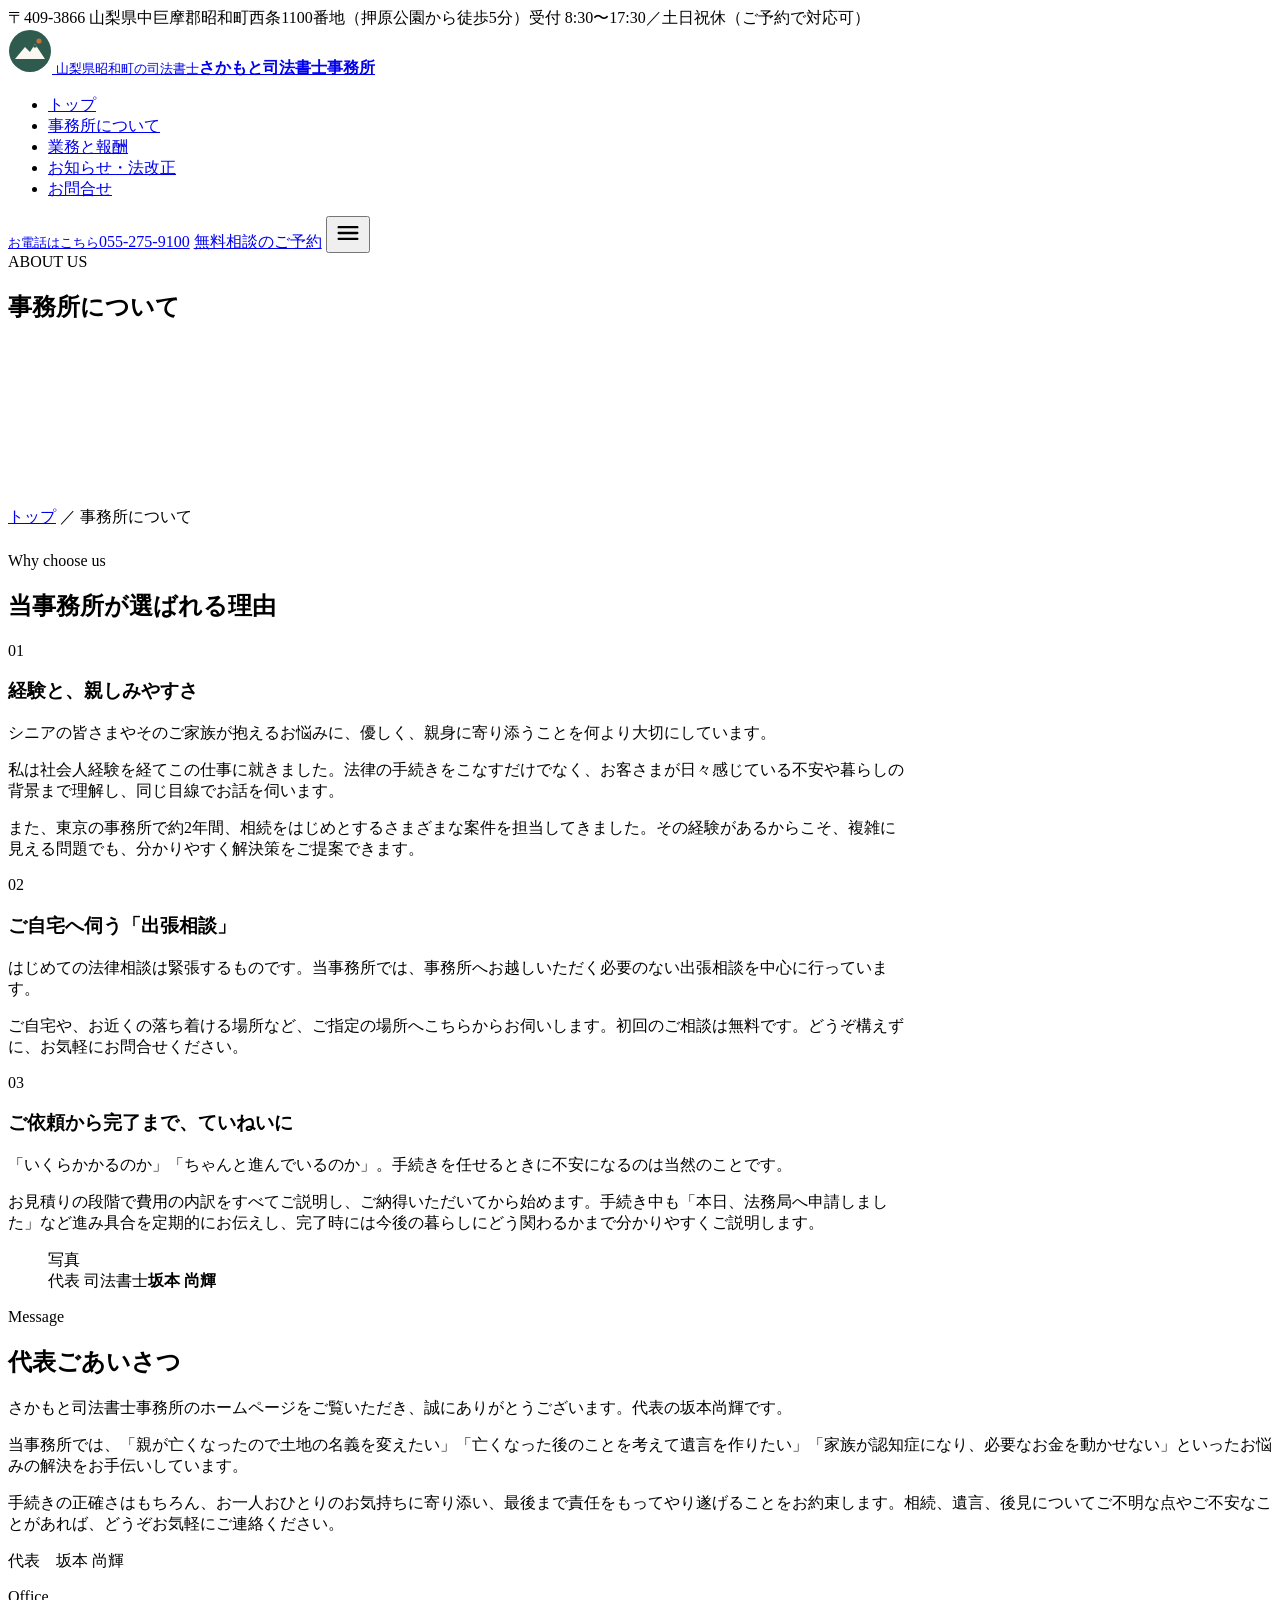
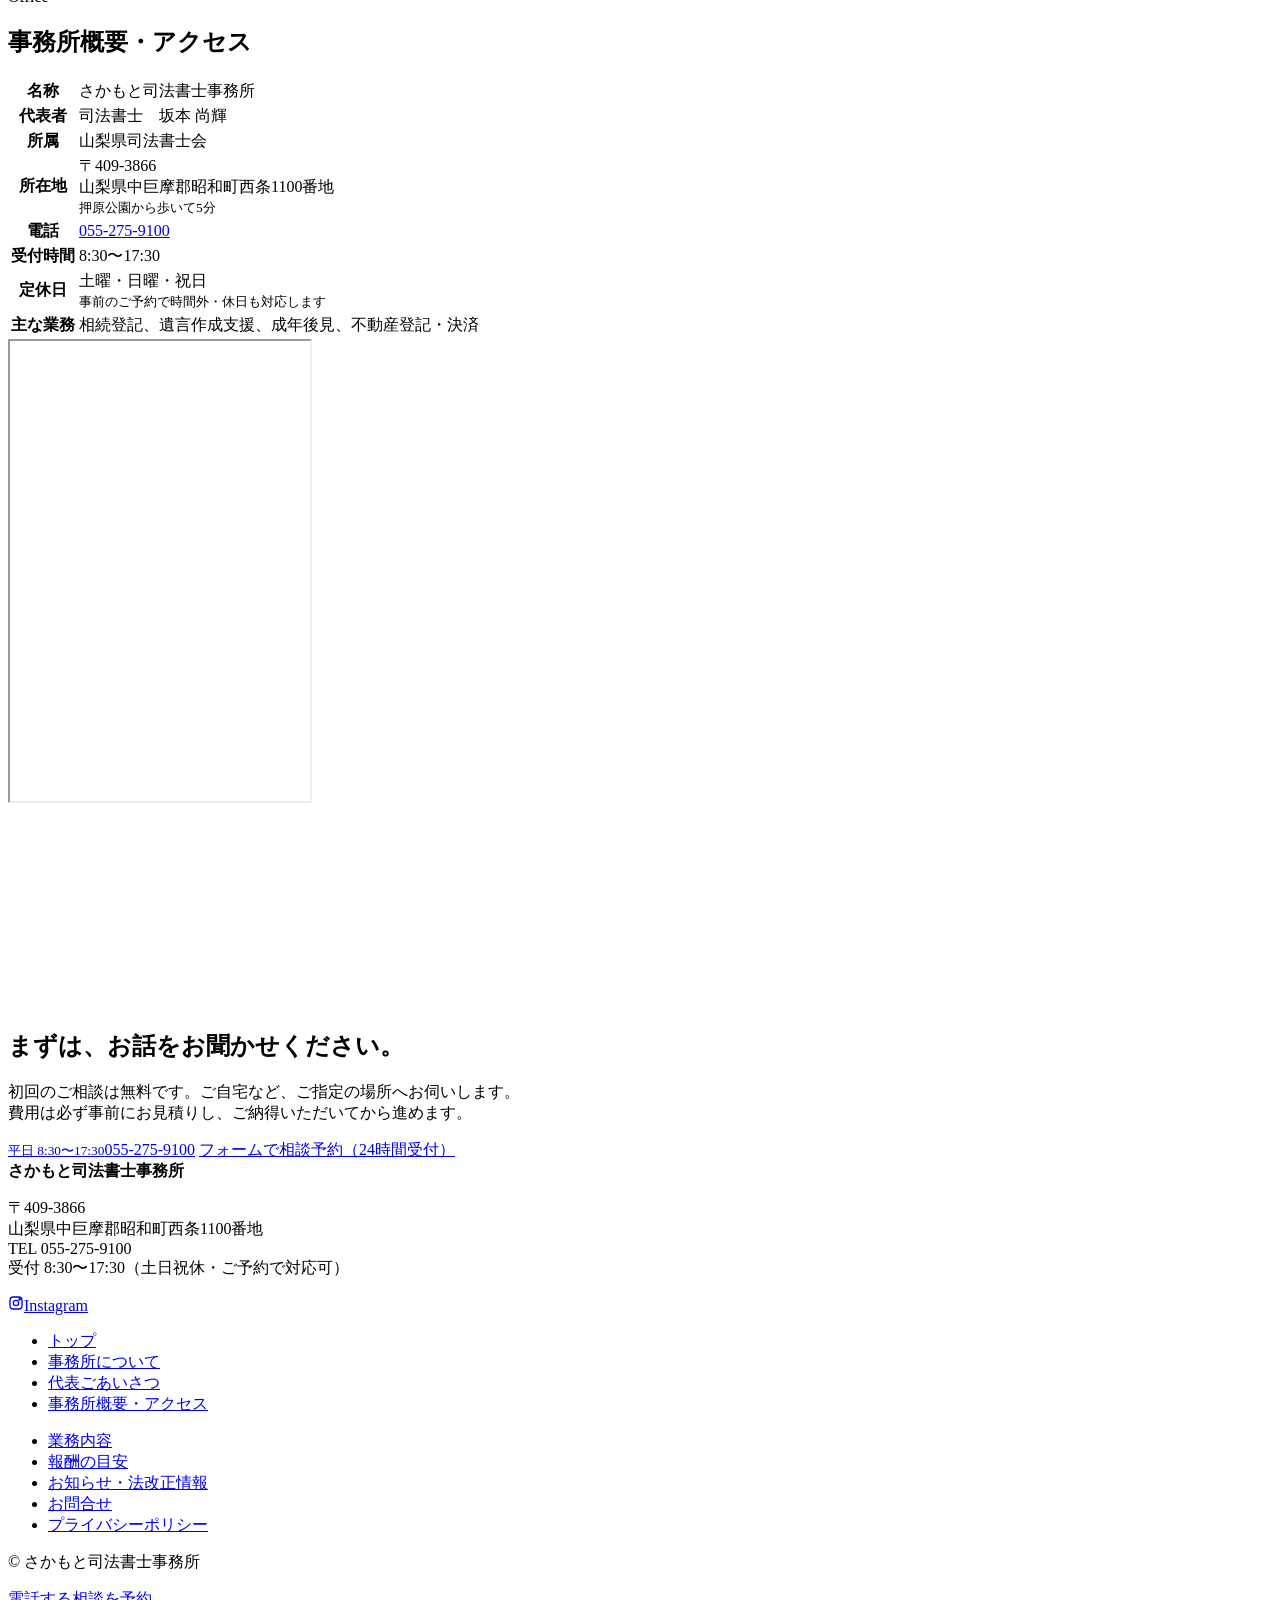
==== about.html @ e978d9b3 "Add files via upload" ====
<!doctype html>
<html lang="ja">
<head>
<meta charset="utf-8">
<meta name="viewport" content="width=device-width,initial-scale=1">
<title>事務所について｜選ばれる理由・代表ごあいさつ・アクセス｜さかもと司法書士事務所</title>
<meta name="description" content="山梨県昭和町のさかもと司法書士事務所について。出張相談、費用の事前説明、進捗のご報告など、当事務所が大切にしていることと代表ごあいさつ、アクセスのご案内。">
<meta name="format-detection" content="telephone=no">
<meta property="og:site_name" content="さかもと司法書士事務所">
<meta property="og:title" content="事務所について｜選ばれる理由・代表ごあいさつ・アクセス｜さかもと司法書士事務所">
<meta property="og:description" content="山梨県昭和町のさかもと司法書士事務所について。出張相談、費用の事前説明、進捗のご報告など、当事務所が大切にしていることと代表ごあいさつ、アクセスのご案内。">
<meta property="og:type" content="website">
<meta property="og:locale" content="ja_JP">
<link rel="icon" href="images/favicon.svg" type="image/svg+xml">
<link rel="preconnect" href="https://fonts.googleapis.com">
<link rel="preconnect" href="https://fonts.gstatic.com" crossorigin>
<link href="https://fonts.googleapis.com/css2?family=Shippori+Mincho+B1:wght@500;600&family=Zen+Kaku+Gothic+New:wght@400;500;700&display=swap" rel="stylesheet">
<link rel="stylesheet" href="css/style.css">
</head>
<body data-page="about">
<div class="topbar"><div class="container"><span>〒409-3866 山梨県中巨摩郡昭和町西条1100番地（押原公園から徒歩5分）</span><span>受付 8:30〜17:30／土日祝休（ご予約で対応可）</span></div></div>
<header class="site-header">
  <div class="container">
    <a class="logo" href="index.html">
      <svg width="44" height="44" viewBox="0 0 44 44" aria-hidden="true"><circle cx="22" cy="22" r="21" fill="#2f5b4f"/><path d="M7 30 L17 18 L22 23 L27 15 L37 30 Z" fill="#faf7f1"/><path d="M24.6 18.6 L27 15 L29.4 18.6 L27.9 18 L27 19.2 L26 18 Z" fill="#2f5b4f"/><circle cx="31" cy="12" r="2.6" fill="#c4703f"/></svg>
      <span><small>山梨県昭和町の司法書士</small><strong>さかもと司法書士事務所</strong></span>
    </a>
    <nav class="gnav" id="gnav" aria-label="メインメニュー">
      <ul>
        <li><a href="index.html" data-nav="index">トップ</a></li>
        <li><a href="about.html" data-nav="about">事務所について</a></li>
        <li><a href="service.html" data-nav="service">業務と報酬</a></li>
        <li><a href="news.html" data-nav="news">お知らせ・法改正</a></li>
        <li><a href="contact.html" data-nav="contact">お問合せ</a></li>
      </ul>
    </nav>
    <div class="header-cta">
      <a class="tel" href="tel:0552759100"><small>お電話はこちら</small>055-275-9100</a>
      <a class="btn btn-primary btn-sm" href="contact.html">無料相談のご予約</a>
      <button class="menu-btn" id="menuBtn" aria-controls="gnav" aria-expanded="false" aria-label="メニューを開く">
        <svg width="28" height="28" viewBox="0 0 24 24" fill="none" stroke="currentColor" stroke-width="2" stroke-linecap="round"><path d="M4 7h16M4 12h16M4 17h16"/></svg>
      </button>
    </div>
  </div>
</header>
<main>
<section class="page-title">
  <div class="container"><span class="en">ABOUT US</span><h1>事務所について</h1></div>
  <svg width="420" height="160" viewBox="0 0 420 160" aria-hidden="true"><path d="M0 160 L100 70 L150 110 L250 20 L350 120 L420 80 L420 160 Z" fill="#fff"/></svg>
</section>
<div class="container breadcrumb"><a href="index.html">トップ</a> ／ 事務所について</div>

<section class="section" style="padding-top:24px" id="feature">
  <div class="container" style="max-width:900px">
    <div class="sec-head"><span class="en">Why choose us</span><h2>当事務所が選ばれる理由</h2></div>

    <div class="reason-detail">
      <div class="num">01</div>
      <div>
        <h3>経験と、親しみやすさ</h3>
        <p>シニアの皆さまやそのご家族が抱えるお悩みに、優しく、親身に寄り添うことを何より大切にしています。</p>
        <p>私は社会人経験を経てこの仕事に就きました。法律の手続きをこなすだけでなく、お客さまが日々感じている不安や暮らしの背景まで理解し、同じ目線でお話を伺います。</p>
        <p>また、東京の事務所で約2年間、相続をはじめとするさまざまな案件を担当してきました。その経験があるからこそ、複雑に見える問題でも、分かりやすく解決策をご提案できます。</p>
      </div>
    </div>

    <div class="reason-detail">
      <div class="num">02</div>
      <div>
        <h3>ご自宅へ伺う「出張相談」</h3>
        <p>はじめての法律相談は緊張するものです。当事務所では、事務所へお越しいただく必要のない出張相談を中心に行っています。</p>
        <p>ご自宅や、お近くの落ち着ける場所など、ご指定の場所へこちらからお伺いします。初回のご相談は無料です。どうぞ構えずに、お気軽にお問合せください。</p>
      </div>
    </div>

    <div class="reason-detail" style="border-bottom:0">
      <div class="num">03</div>
      <div>
        <h3>ご依頼から完了まで、ていねいに</h3>
        <p>「いくらかかるのか」「ちゃんと進んでいるのか」。手続きを任せるときに不安になるのは当然のことです。</p>
        <p>お見積りの段階で費用の内訳をすべてご説明し、ご納得いただいてから始めます。手続き中も「本日、法務局へ申請しました」など進み具合を定期的にお伝えし、完了時には今後の暮らしにどう関わるかまで分かりやすくご説明します。</p>
      </div>
    </div>
  </div>
</section>

<section class="section alt" id="greeting">
  <div class="container greeting">
    <figure class="portrait">
      <div class="photo"><img src="images/sakamoto.jpg" alt="代表 司法書士 坂本尚輝" onerror="this.remove()"><span>写真</span></div>
      <figcaption>代表 司法書士<b>坂本 尚輝</b></figcaption>
    </figure>
    <div>
      <span class="eyebrow">Message</span>
      <h2>代表ごあいさつ</h2>
      <p>さかもと司法書士事務所のホームページをご覧いただき、誠にありがとうございます。代表の坂本尚輝です。</p>
      <p>当事務所では、「親が亡くなったので土地の名義を変えたい」「亡くなった後のことを考えて遺言を作りたい」「家族が認知症になり、必要なお金を動かせない」といったお悩みの解決をお手伝いしています。</p>
      <p>手続きの正確さはもちろん、お一人おひとりのお気持ちに寄り添い、最後まで責任をもってやり遂げることをお約束します。相続、遺言、後見についてご不明な点やご不安なことがあれば、どうぞお気軽にご連絡ください。</p>
      <p class="signature">代表　坂本 尚輝</p>
    </div>
  </div>
</section>

<section class="section" id="access">
  <div class="container">
    <div class="sec-head"><span class="en">Office</span><h2>事務所概要・アクセス</h2></div>
    <div class="access-grid">
      <table class="info-table">
        <tr><th>名称</th><td>さかもと司法書士事務所</td></tr>
        <tr><th>代表者</th><td>司法書士　坂本 尚輝</td></tr>
        <tr><th>所属</th><td>山梨県司法書士会<!-- 登録番号を入れる場合はここに：第○○号 --></td></tr>
        <tr><th>所在地</th><td>〒409-3866<br>山梨県中巨摩郡昭和町西条1100番地<br><small>押原公園から歩いて5分</small></td></tr>
        <tr><th>電話</th><td><a href="tel:0552759100">055-275-9100</a></td></tr>
        <tr><th>受付時間</th><td>8:30〜17:30</td></tr>
        <tr><th>定休日</th><td>土曜・日曜・祝日<br><small>事前のご予約で時間外・休日も対応します</small></td></tr>
        <tr><th>主な業務</th><td>相続登記、遺言作成支援、成年後見、不動産登記・決済</td></tr>
      </table>
      <div class="map"><iframe src="https://www.google.com/maps?q=%E5%B1%B1%E6%A2%A8%E7%9C%8C%E4%B8%AD%E5%B7%A8%E6%91%A9%E9%83%A1%E6%98%AD%E5%92%8C%E7%94%BA%E8%A5%BF%E6%9D%A11100&output=embed" loading="lazy" title="事務所の地図" style="height:460px"></iframe></div>
    </div>
  </div>
</section>
</main>
<section class="cta">
  <svg class="bg" width="520" height="200" viewBox="0 0 520 200" aria-hidden="true"><path d="M0 200 L120 90 L180 140 L300 30 L420 150 L470 110 L520 150 L520 200 Z" fill="#fff"/></svg>
  <div class="container">
    <div>
      <h2>まずは、お話をお聞かせください。</h2>
      <p>初回のご相談は無料です。ご自宅など、ご指定の場所へお伺いします。<br>費用は必ず事前にお見積りし、ご納得いただいてから進めます。</p>
    </div>
    <div class="cta-actions">
      <a class="tel" href="tel:0552759100"><small>平日 8:30〜17:30</small>055-275-9100</a>
      <a class="btn btn-primary" href="contact.html">フォームで相談予約（24時間受付）</a>
    </div>
  </div>
</section>
<footer class="site-footer">
  <div class="container">
    <div>
      <strong>さかもと司法書士事務所</strong>
      <p>〒409-3866<br>山梨県中巨摩郡昭和町西条1100番地<br>TEL 055-275-9100<br>受付 8:30〜17:30（土日祝休・ご予約で対応可）</p>
      <p class="sns"><a href="#" data-instagram-link target="_blank" rel="noopener"><svg width="16" height="16" viewBox="0 0 24 24" fill="none" stroke="currentColor" stroke-width="2"><rect x="3" y="3" width="18" height="18" rx="5"/><circle cx="12" cy="12" r="4"/><circle cx="17.5" cy="6.5" r="1" fill="currentColor"/></svg>Instagram</a></p>
    </div>
    <div>
      <ul>
        <li><a href="index.html">トップ</a></li>
        <li><a href="about.html">事務所について</a></li>
        <li><a href="about.html#greeting">代表ごあいさつ</a></li>
        <li><a href="about.html#access">事務所概要・アクセス</a></li>
      </ul>
    </div>
    <div>
      <ul>
        <li><a href="service.html">業務内容</a></li>
        <li><a href="service.html#fee">報酬の目安</a></li>
        <li><a href="news.html">お知らせ・法改正情報</a></li>
        <li><a href="contact.html">お問合せ</a></li>
        <li><a href="privacy.html">プライバシーポリシー</a></li>
      </ul>
    </div>
    <p class="copy">&copy; <span data-year></span> さかもと司法書士事務所</p>
  </div>
</footer>
<div class="fixed-cta"><a href="tel:0552759100">電話する</a><a href="contact.html">相談を予約</a></div>
<script src="js/config.js"></script>
<script src="js/main.js"></script>
</body>
</html>
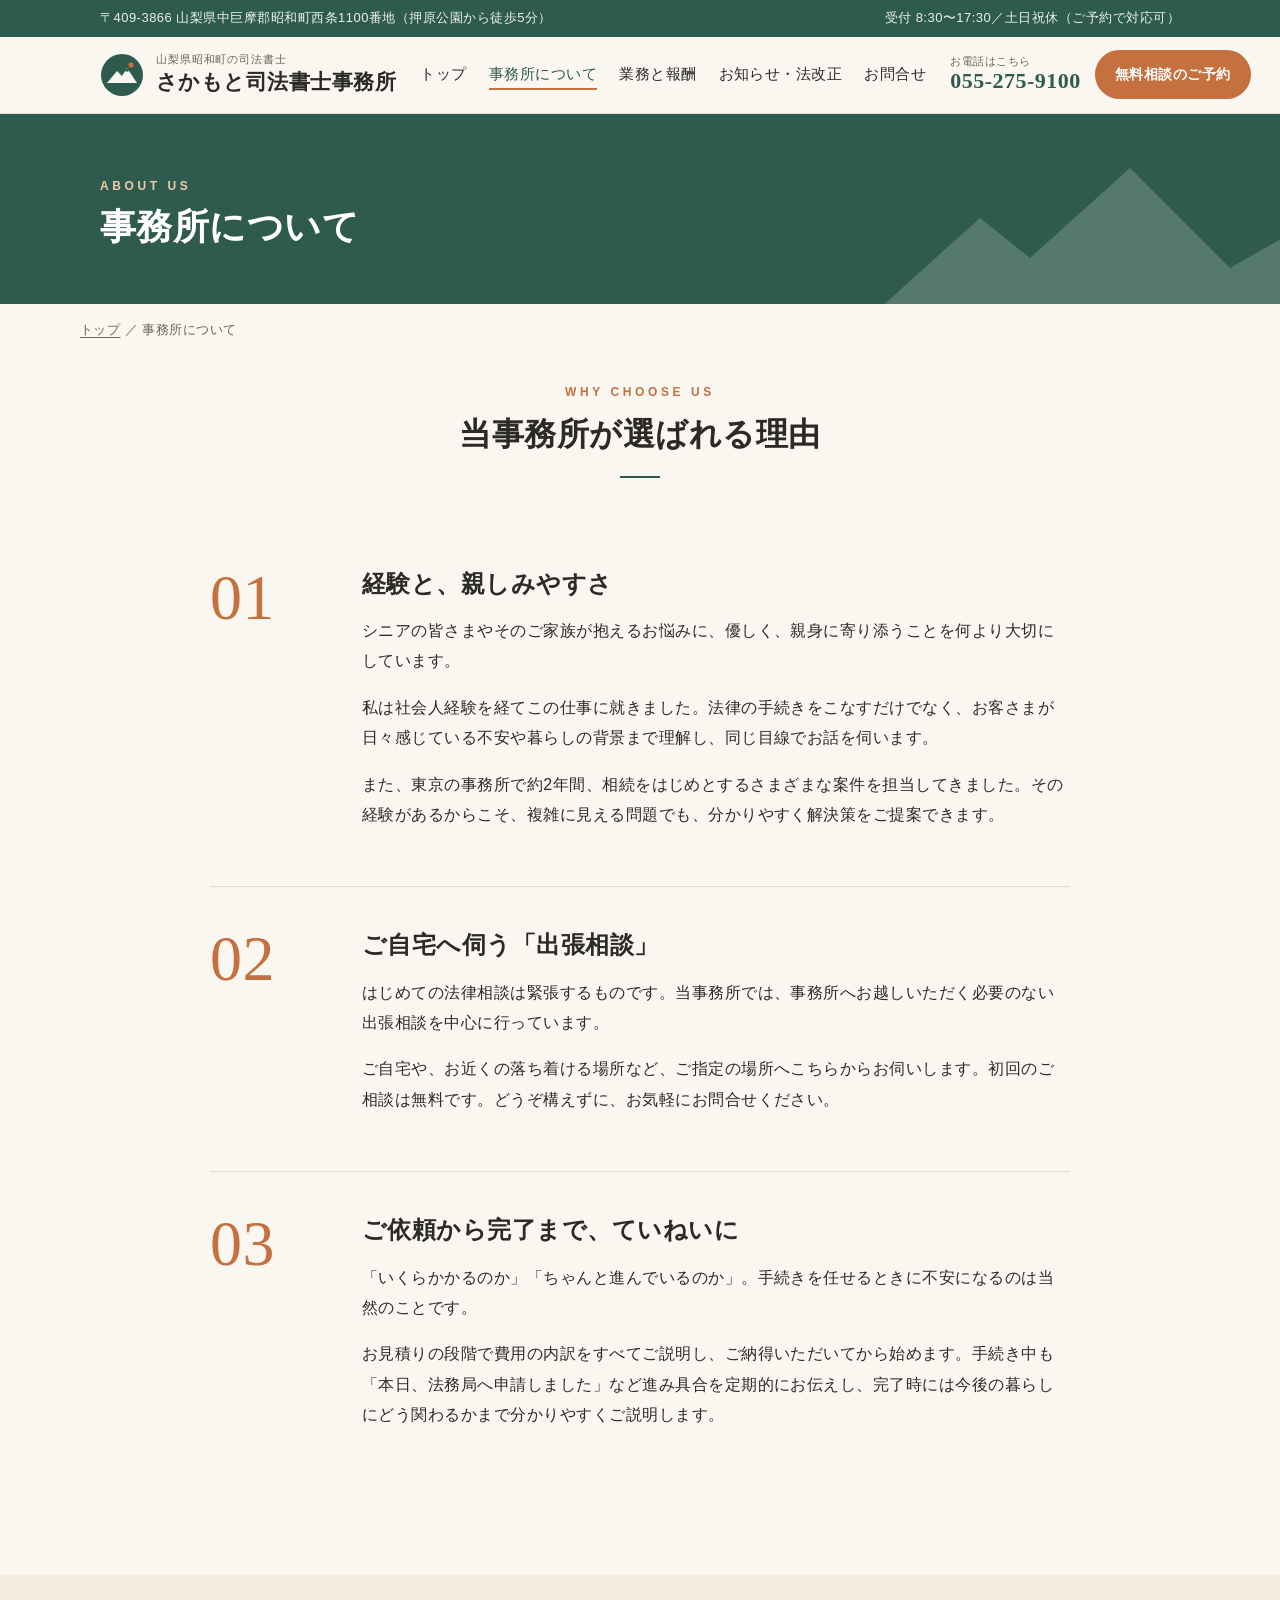
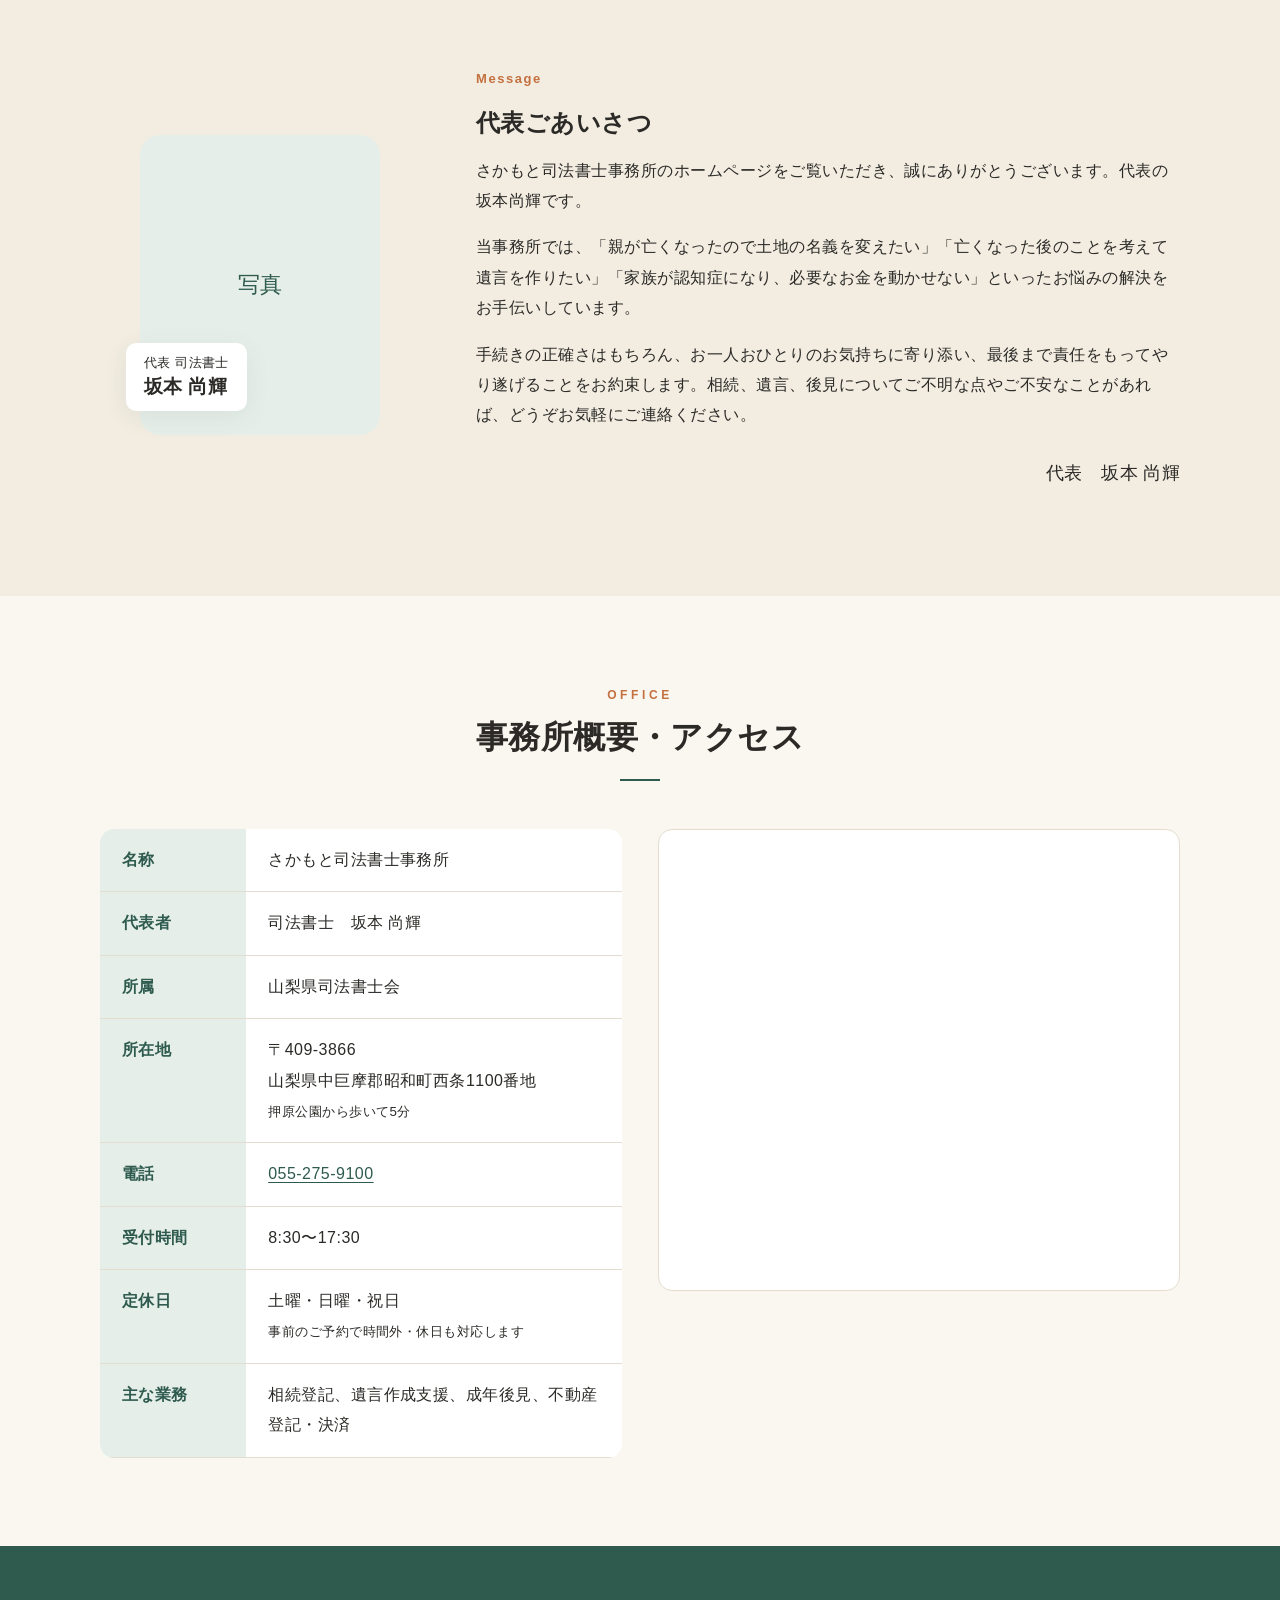
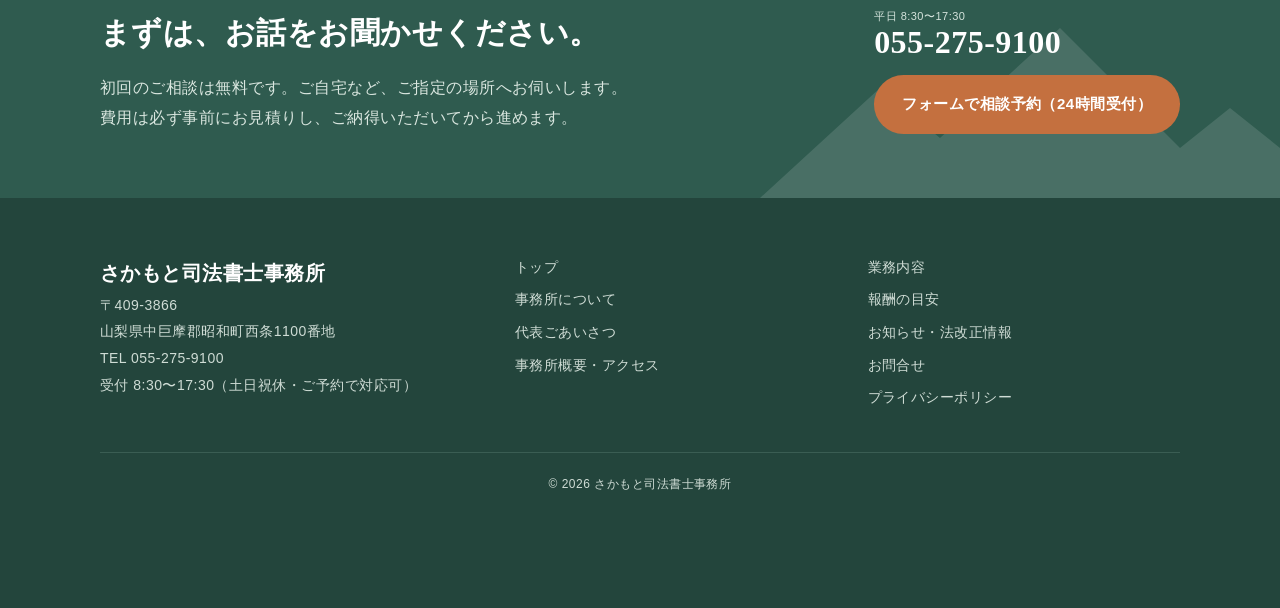
==== commit 8f3f82eb: "Add files via upload" ====
--- a/about.html
+++ b/about.html
@@ -11,11 +11,11 @@
 <meta property="og:description" content="山梨県昭和町のさかもと司法書士事務所について。出張相談、費用の事前説明、進捗のご報告など、当事務所が大切にしていることと代表ごあいさつ、アクセスのご案内。">
 <meta property="og:type" content="website">
 <meta property="og:locale" content="ja_JP">
-<link rel="icon" href="images/favicon.svg" type="image/svg+xml">
+<link rel="icon" href="favicon.svg" type="image/svg+xml">
 <link rel="preconnect" href="https://fonts.googleapis.com">
 <link rel="preconnect" href="https://fonts.gstatic.com" crossorigin>
 <link href="https://fonts.googleapis.com/css2?family=Shippori+Mincho+B1:wght@500;600&family=Zen+Kaku+Gothic+New:wght@400;500;700&display=swap" rel="stylesheet">
-<link rel="stylesheet" href="css/style.css">
+<link rel="stylesheet" href="style.css">
 </head>
 <body data-page="about">
 <div class="topbar"><div class="container"><span>〒409-3866 山梨県中巨摩郡昭和町西条1100番地（押原公園から徒歩5分）</span><span>受付 8:30〜17:30／土日祝休（ご予約で対応可）</span></div></div>
@@ -87,7 +87,7 @@
 <section class="section alt" id="greeting">
   <div class="container greeting">
     <figure class="portrait">
-      <div class="photo"><img src="images/sakamoto.jpg" alt="代表 司法書士 坂本尚輝" onerror="this.remove()"><span>写真</span></div>
+      <div class="photo"><img src="sakamoto.jpg" alt="代表 司法書士 坂本尚輝" onerror="this.remove()"><span>写真</span></div>
       <figcaption>代表 司法書士<b>坂本 尚輝</b></figcaption>
     </figure>
     <div>
@@ -161,7 +161,7 @@
   </div>
 </footer>
 <div class="fixed-cta"><a href="tel:0552759100">電話する</a><a href="contact.html">相談を予約</a></div>
-<script src="js/config.js"></script>
-<script src="js/main.js"></script>
+<script src="config.js"></script>
+<script src="main.js"></script>
 </body>
 </html>
--- a/style.css
+++ b/style.css
@@ -0,0 +1,312 @@
+/* =========================================================
+   さかもと司法書士事務所  style.css
+   色を変えたいときは :root の値だけ変更すればOKです
+   ========================================================= */
+:root{
+  --paper:#faf7f1;      /* 背景（和紙のような生成り） */
+  --paper-2:#f2ece1;    /* 背景・濃いめ */
+  --white:#ffffff;
+  --ink:#2b2a27;        /* 本文 */
+  --muted:#6b665d;      /* 補足文字 */
+  --green:#2f5b4f;      /* メインカラー（深緑） */
+  --green-2:#3f7465;
+  --green-soft:#e6eee9;
+  --kaki:#c4703f;       /* アクセント（柿色） */
+  --kaki-soft:#f7e8dc;
+  --line:#e3dccf;
+  --radius:14px;
+  --shadow:0 6px 24px rgba(47,91,79,.08);
+  --mincho:"Shippori Mincho B1","Hiragino Mincho ProN","Yu Mincho",serif;
+  --gothic:"Zen Kaku Gothic New","Hiragino Kaku Gothic ProN","Yu Gothic",Meiryo,sans-serif;
+  --w:1120px;
+}
+*,*::before,*::after{box-sizing:border-box}
+html{scroll-behavior:smooth;-webkit-text-size-adjust:100%}
+body{margin:0;background:var(--paper);color:var(--ink);font-family:var(--gothic);
+  font-size:16px;line-height:1.9;letter-spacing:.03em}
+img{max-width:100%;height:auto;display:block}
+a{color:var(--green);text-underline-offset:3px}
+a:hover{color:var(--kaki)}
+h1,h2,h3,h4{font-family:var(--mincho);font-weight:600;line-height:1.5;margin:0 0 .6em;color:var(--ink)}
+p{margin:0 0 1em}
+.container{max-width:var(--w);margin:0 auto;padding:0 20px}
+.sr-only{position:absolute;width:1px;height:1px;overflow:hidden;clip:rect(0 0 0 0)}
+
+/* ---------- ヘッダー ---------- */
+.topbar{background:var(--green);color:#e9f0ec;font-size:13px}
+.topbar .container{display:flex;justify-content:space-between;gap:16px;padding-top:6px;padding-bottom:6px}
+.topbar span{white-space:nowrap}
+.site-header{background:rgba(250,247,241,.96);backdrop-filter:blur(6px);position:sticky;top:0;z-index:50;border-bottom:1px solid var(--line)}
+.site-header .container{display:flex;align-items:center;gap:24px;min-height:76px}
+.logo{display:flex;align-items:center;gap:12px;text-decoration:none;color:var(--ink);margin-right:auto}
+.logo svg{flex:none}
+.logo small{display:block;font-size:11px;color:var(--muted);letter-spacing:.08em;line-height:1.4}
+.logo strong{display:block;font-family:var(--mincho);font-size:21px;font-weight:600;line-height:1.4}
+.gnav ul{list-style:none;display:flex;gap:26px;margin:0;padding:0}
+.gnav a{text-decoration:none;color:var(--ink);font-size:15px;font-weight:500;padding:6px 0;border-bottom:2px solid transparent}
+.gnav a:hover,.gnav a[aria-current="page"]{color:var(--green);border-color:var(--kaki)}
+.header-cta{display:flex;align-items:center;gap:14px}
+.tel{font-family:var(--mincho);font-size:22px;font-weight:600;color:var(--green);text-decoration:none;line-height:1.2;white-space:nowrap}
+.tel small{display:block;font-family:var(--gothic);font-size:11px;color:var(--muted);font-weight:400}
+.menu-btn{display:none;background:none;border:0;padding:8px;cursor:pointer;color:var(--green)}
+
+/* ---------- ボタン ---------- */
+.btn{display:inline-flex;align-items:center;justify-content:center;gap:8px;padding:13px 26px;border-radius:999px;
+  font-weight:700;text-decoration:none;border:2px solid transparent;transition:.2s;font-size:15px;cursor:pointer;font-family:var(--gothic)}
+.btn-primary{background:var(--kaki);color:#fff}
+.btn-primary:hover{background:#ad5f31;color:#fff}
+.btn-outline{border-color:var(--green);color:var(--green);background:transparent}
+.btn-outline:hover{background:var(--green);color:#fff}
+.btn-sm{padding:9px 18px;font-size:14px}
+
+/* ---------- ヒーロー ---------- */
+.hero{position:relative;overflow:hidden;padding:72px 0 88px}
+.hero .container{display:grid;grid-template-columns:1.15fr .85fr;gap:48px;align-items:center}
+.eyebrow{display:inline-block;font-size:13px;letter-spacing:.12em;color:var(--kaki);font-weight:700;margin-bottom:14px}
+.hero h1{font-size:clamp(28px,4vw,44px);line-height:1.6;letter-spacing:.06em}
+.hero h1 em{font-style:normal;background:linear-gradient(transparent 62%,var(--kaki-soft) 62%)}
+.hero p.lead{color:var(--muted);font-size:16px;max-width:34em}
+.hero .actions{display:flex;flex-wrap:wrap;gap:12px;margin-top:28px}
+.hero-card{background:var(--white);border-radius:24px;box-shadow:var(--shadow);overflow:hidden;border:1px solid var(--line)}
+.hero-card .scene{background:linear-gradient(#eef3ef,#f8f3ea)}
+.hero-card ul{list-style:none;margin:0;padding:20px 24px 24px;display:grid;gap:10px}
+.hero-card li{display:flex;gap:12px;align-items:center;font-weight:500}
+.hero-card li b{flex:none;width:30px;height:30px;border-radius:50%;background:var(--green-soft);color:var(--green);display:grid;place-items:center;font-size:14px}
+
+/* ---------- セクション共通 ---------- */
+.section{padding:88px 0}
+.section.alt{background:var(--paper-2)}
+.section.white{background:var(--white)}
+.sec-head{text-align:center;margin-bottom:48px}
+.sec-head .en{display:block;font-size:12px;letter-spacing:.3em;color:var(--kaki);font-weight:700;margin-bottom:6px;text-transform:uppercase}
+.sec-head h2{font-size:clamp(24px,3vw,32px);margin:0}
+.sec-head h2::after{content:"";display:block;width:40px;height:2px;background:var(--green);margin:18px auto 0}
+.sec-head p{color:var(--muted);margin:18px 0 0}
+.page-title{background:var(--green);color:#fff;padding:56px 0 50px;position:relative;overflow:hidden}
+.page-title h1{color:#fff;font-size:clamp(26px,3.4vw,36px);margin:0}
+.page-title .en{color:#f0c9ab;font-size:12px;letter-spacing:.3em;font-weight:700}
+.page-title svg{position:absolute;right:-20px;bottom:-4px;opacity:.18}
+.breadcrumb{font-size:13px;color:var(--muted);padding:14px 0}
+.breadcrumb a{color:var(--muted)}
+
+/* ---------- お悩み ---------- */
+.worries{display:grid;grid-template-columns:repeat(3,1fr);gap:20px}
+.worry{background:var(--white);border:1px solid var(--line);border-radius:var(--radius);padding:28px 24px;position:relative}
+.worry::before{content:"“";position:absolute;top:-8px;left:18px;font-family:var(--mincho);font-size:64px;color:var(--kaki);line-height:1}
+.worry p{margin:10px 0 0;font-weight:500}
+.worry span{display:inline-block;margin-top:14px;font-size:13px;color:var(--green);font-weight:700}
+
+/* ---------- 選ばれる理由 ---------- */
+.reasons{display:grid;grid-template-columns:repeat(3,1fr);gap:28px}
+.reason{text-align:center;padding:8px 10px}
+.reason .num{font-family:var(--mincho);font-size:44px;color:var(--kaki);line-height:1}
+.reason .icon{width:84px;height:84px;margin:16px auto 18px;border-radius:50%;background:var(--green-soft);display:grid;place-items:center;color:var(--green)}
+.reason h3{font-size:20px}
+.reason p{color:var(--muted);font-size:15px;text-align:left}
+
+/* ---------- サービス ---------- */
+.services{display:grid;grid-template-columns:repeat(2,1fr);gap:24px}
+.service-card{background:var(--white);border-radius:var(--radius);padding:30px;border:1px solid var(--line);display:flex;gap:20px;text-decoration:none;color:var(--ink);transition:.2s}
+.service-card:hover{box-shadow:var(--shadow);transform:translateY(-2px);color:var(--ink)}
+.service-card .ic{flex:none;width:60px;height:60px;border-radius:16px;background:var(--kaki-soft);color:var(--kaki);display:grid;place-items:center}
+.service-card h3{font-size:20px;margin-bottom:.4em}
+.service-card p{color:var(--muted);font-size:15px;margin:0}
+.service-card .from{display:inline-block;margin-top:12px;font-size:14px;color:var(--green);font-weight:700}
+
+/* ---------- 代表あいさつ ---------- */
+.greeting{display:grid;grid-template-columns:320px 1fr;gap:56px;align-items:center}
+.portrait{position:relative}
+.portrait .photo{aspect-ratio:4/5;border-radius:20px;background:var(--green-soft);overflow:hidden;display:grid;place-items:center;color:var(--green);font-family:var(--mincho);font-size:22px}
+.portrait .photo img{width:100%;height:100%;object-fit:cover}
+.portrait figcaption{position:absolute;left:-14px;bottom:24px;background:var(--white);padding:10px 18px;border-radius:10px;box-shadow:var(--shadow);font-size:13px;line-height:1.5}
+.portrait figcaption b{display:block;font-family:var(--mincho);font-size:19px}
+.signature{font-family:var(--mincho);font-size:18px;text-align:right;margin-top:1.4em}
+
+/* ---------- 一覧（お知らせ・法改正） ---------- */
+.news-grid{display:grid;grid-template-columns:1fr 1fr;gap:36px}
+.news-box{background:var(--white);border-radius:var(--radius);padding:28px 30px;border:1px solid var(--line)}
+.news-box h3{display:flex;justify-content:space-between;align-items:baseline;font-size:20px;border-bottom:1px solid var(--line);padding-bottom:12px}
+.news-box h3 a{font-family:var(--gothic);font-size:13px;font-weight:500}
+.post-list{list-style:none;margin:0;padding:0}
+.post-list li{padding:14px 0;border-bottom:1px dashed var(--line)}
+.post-list li:last-child{border-bottom:0}
+.post-meta{display:flex;flex-wrap:wrap;gap:10px;align-items:center;font-size:13px;color:var(--muted)}
+.tag{display:inline-block;font-size:11px;font-weight:700;padding:2px 10px;border-radius:999px;background:var(--green-soft);color:var(--green)}
+.tag.law{background:var(--kaki-soft);color:#9c5428}
+.tag.important{background:#9c3b2e;color:#fff}
+.post-title{font-weight:700;margin:4px 0 0;line-height:1.7}
+.post-body{font-size:15px;color:var(--muted);margin:8px 0 0}
+.post-body p{margin:0 0 .6em}
+.post-link{font-size:13px}
+.post-full li{padding:24px 0}
+.post-full .post-title{font-size:18px;font-family:var(--mincho)}
+.tabs{display:flex;gap:10px;justify-content:center;margin-bottom:28px;flex-wrap:wrap}
+.tabs button{border:1px solid var(--green);background:transparent;color:var(--green);border-radius:999px;padding:9px 22px;font-weight:700;cursor:pointer;font-family:var(--gothic);font-size:15px}
+.tabs button[aria-selected="true"]{background:var(--green);color:#fff}
+.notice{font-size:13px;color:var(--muted);background:var(--paper-2);border-radius:10px;padding:12px 16px}
+
+/* ---------- Instagram ---------- */
+.insta{display:grid;grid-template-columns:repeat(3,1fr);gap:18px}
+.insta-empty{text-align:center;background:var(--white);border:1px dashed var(--line);border-radius:var(--radius);padding:36px 20px;color:var(--muted)}
+.insta .instagram-media{min-width:0!important;width:100%!important;margin:0!important}
+
+/* ---------- 報酬表 ---------- */
+.fee-wrap{display:grid;gap:28px}
+.fee-block{background:var(--white);border-radius:var(--radius);border:1px solid var(--line);overflow:hidden}
+.fee-block h3{background:var(--green);color:#fff;font-size:18px;margin:0;padding:14px 24px}
+.fee-table{width:100%;border-collapse:collapse;font-size:15px}
+.fee-table th,.fee-table td{padding:14px 24px;border-bottom:1px solid var(--line);text-align:left;vertical-align:top}
+.fee-table tr:last-child th,.fee-table tr:last-child td{border-bottom:0}
+.fee-table th{font-weight:500;width:62%}
+.fee-table th small{display:block;color:var(--muted);font-size:13px;font-weight:400}
+.fee-table td{font-family:var(--mincho);font-weight:600;font-size:18px;color:var(--green);white-space:nowrap;text-align:right}
+.fee-table td small{font-family:var(--gothic);font-size:12px;color:var(--muted);font-weight:400}
+.fee-note{font-size:14px;color:var(--muted);background:var(--white);border-left:4px solid var(--kaki);padding:16px 20px;border-radius:0 10px 10px 0}
+.fee-note ul{margin:0;padding-left:1.2em}
+.example{background:var(--kaki-soft);border-radius:var(--radius);padding:24px 28px}
+.example h4{font-size:18px}
+.example dl{display:grid;grid-template-columns:1fr auto;gap:4px 20px;margin:0}
+.example dt{color:var(--muted)}
+.example dd{margin:0;text-align:right;font-weight:700}
+.example .total{border-top:1px solid #e3c7b2;padding-top:8px;margin-top:6px;color:var(--ink);font-weight:700}
+
+/* ---------- サービス詳細 ---------- */
+.detail{display:grid;grid-template-columns:1fr 1fr;gap:48px;align-items:start;padding:56px 0;border-bottom:1px solid var(--line)}
+.detail:last-child{border-bottom:0}
+.detail h2{font-size:26px}
+.detail .points{background:var(--white);border-radius:var(--radius);padding:24px 28px;border:1px solid var(--line)}
+.detail .points h4{font-size:16px;color:var(--green)}
+.check{list-style:none;margin:0;padding:0}
+.check li{position:relative;padding-left:28px;margin-bottom:8px}
+.check li::before{content:"";position:absolute;left:4px;top:.55em;width:12px;height:7px;border-left:2px solid var(--kaki);border-bottom:2px solid var(--kaki);transform:rotate(-45deg)}
+
+/* ---------- 流れ ---------- */
+.flow{list-style:none;margin:0;padding:0;display:grid;grid-template-columns:repeat(5,1fr);gap:16px;counter-reset:f}
+.flow li{background:var(--white);border:1px solid var(--line);border-radius:var(--radius);padding:24px 18px;text-align:center;position:relative;counter-increment:f}
+.flow li::before{content:"STEP " counter(f);display:block;font-size:11px;letter-spacing:.2em;color:var(--kaki);font-weight:700}
+.flow h4{font-size:17px;margin:8px 0}
+.flow p{font-size:14px;color:var(--muted);margin:0;text-align:left}
+
+/* ---------- FAQ ---------- */
+.faq details{background:var(--white);border:1px solid var(--line);border-radius:12px;margin-bottom:12px;padding:0 22px}
+.faq summary{cursor:pointer;padding:18px 0;font-weight:700;list-style:none;position:relative;padding-left:34px;padding-right:24px}
+.faq summary::-webkit-details-marker{display:none}
+.faq summary::before{content:"Q";position:absolute;left:0;font-family:var(--mincho);color:var(--kaki);font-size:20px;top:14px}
+.faq summary::after{content:"＋";position:absolute;right:0;color:var(--green)}
+.faq details[open] summary::after{content:"－"}
+.faq details p{padding:0 0 18px 34px;color:var(--muted);margin:0}
+
+/* ---------- 事務所概要 ---------- */
+.info-table{width:100%;border-collapse:collapse;background:var(--white);border-radius:var(--radius);overflow:hidden}
+.info-table th,.info-table td{padding:16px 22px;border-bottom:1px solid var(--line);text-align:left;vertical-align:top}
+.info-table th{width:28%;background:var(--green-soft);color:var(--green);font-weight:700}
+.map{border-radius:var(--radius);overflow:hidden;border:1px solid var(--line);background:var(--white)}
+.map iframe{width:100%;height:380px;border:0;display:block}
+.access-grid{display:grid;grid-template-columns:1fr 1fr;gap:36px;align-items:start}
+
+/* ---------- 理由詳細 ---------- */
+.reason-detail{display:grid;grid-template-columns:120px 1fr;gap:32px;padding:40px 0;border-bottom:1px solid var(--line)}
+.reason-detail .num{font-family:var(--mincho);font-size:64px;color:var(--kaki);line-height:1}
+.reason-detail h3{font-size:24px}
+
+/* ---------- フォーム ---------- */
+.form{background:var(--white);border-radius:20px;padding:40px;border:1px solid var(--line);box-shadow:var(--shadow)}
+.field{margin-bottom:22px}
+.field label,.field .label{display:block;font-weight:700;margin-bottom:8px}
+.req,.opt{font-size:11px;padding:2px 8px;border-radius:4px;margin-left:8px;vertical-align:2px;font-weight:700}
+.req{background:var(--kaki);color:#fff}
+.opt{background:var(--paper-2);color:var(--muted)}
+.field input[type=text],.field input[type=email],.field input[type=tel],.field select,.field textarea{
+  width:100%;padding:13px 14px;border:1px solid #d6cdbd;border-radius:10px;font-size:16px;font-family:var(--gothic);background:var(--paper);color:var(--ink)}
+.field input:focus,.field select:focus,.field textarea:focus{outline:2px solid var(--green-2);outline-offset:1px;background:#fff}
+.field textarea{min-height:180px;resize:vertical}
+.field .hint{font-size:13px;color:var(--muted);margin-top:6px}
+.choices{display:flex;flex-wrap:wrap;gap:10px 22px}
+.choices label{font-weight:400;display:flex;align-items:center;gap:6px;margin:0;cursor:pointer}
+.agree{background:var(--paper);border-radius:10px;padding:16px;text-align:center}
+.hp{position:absolute;left:-9999px;width:1px;height:1px;overflow:hidden}
+.form-msg{display:none;border-radius:12px;padding:20px 22px;margin-top:20px}
+.form-msg.ok{display:block;background:var(--green-soft);color:var(--green)}
+.form-msg.ng{display:block;background:#fbe9e5;color:#9c3b2e}
+.contact-grid{display:grid;grid-template-columns:1fr 340px;gap:40px;align-items:start}
+.side-box{background:var(--green);color:#fff;border-radius:20px;padding:30px}
+.side-box h3{color:#fff;font-size:18px}
+.side-box .tel{color:#fff;font-size:28px}
+.side-box .tel small{color:#d6e4dd}
+.side-box ul{padding-left:1.2em;font-size:14px;margin:0}
+
+/* ---------- CTA ---------- */
+.cta{background:var(--green);color:#fff;position:relative;overflow:hidden}
+.cta .container{display:grid;grid-template-columns:1fr auto;gap:40px;align-items:center;padding-top:64px;padding-bottom:64px;position:relative;z-index:1}
+.cta h2{color:#fff;font-size:clamp(22px,3vw,30px)}
+.cta p{color:#d9e6df;margin:0}
+.cta .tel{color:#fff;font-size:32px}
+.cta .tel small{color:#d6e4dd}
+.cta-actions{display:flex;flex-direction:column;gap:14px;align-items:flex-start}
+.cta svg.bg{position:absolute;right:0;bottom:0;opacity:.12}
+
+/* ---------- フッター ---------- */
+.site-footer{background:#23453c;color:#cfdcd5;font-size:14px;padding:56px 0 100px}
+.site-footer .container{display:grid;grid-template-columns:1.2fr 1fr 1fr;gap:40px}
+.site-footer strong{font-family:var(--mincho);font-size:20px;color:#fff;font-weight:600}
+.site-footer a{color:#cfdcd5;text-decoration:none}
+.site-footer a:hover{color:#fff}
+.site-footer ul{list-style:none;margin:0;padding:0;display:grid;gap:6px}
+.sns a{display:inline-flex;gap:8px;align-items:center;border:1px solid #4d7266;border-radius:999px;padding:6px 14px}
+.copy{grid-column:1/-1;border-top:1px solid #3a5d53;padding-top:20px;font-size:12px;text-align:center}
+
+/* スマホ下部固定ボタン */
+.fixed-cta{display:none}
+
+/* ---------- レスポンシブ ---------- */
+@media (max-width:960px){
+  .gnav{position:fixed;inset:0 0 0 auto;width:min(80vw,320px);background:var(--paper);padding:90px 28px 28px;transform:translateX(100%);transition:.3s;box-shadow:-10px 0 30px rgba(0,0,0,.1);z-index:60}
+  .gnav.open{transform:none}
+  .gnav ul{flex-direction:column;gap:6px}
+  .gnav a{display:block;padding:12px 0;border-bottom:1px solid var(--line)}
+  .menu-btn{display:block;z-index:70;position:relative}
+  .header-cta .btn{display:none}
+  .hero .container,.greeting,.news-grid,.detail,.access-grid,.contact-grid{grid-template-columns:1fr}
+  .greeting{gap:32px}
+  .portrait{max-width:300px;margin:0 auto}
+  .flow{grid-template-columns:1fr 1fr}
+  .site-footer .container{grid-template-columns:1fr}
+}
+@media (max-width:720px){
+  body{font-size:15px}
+  .topbar{display:none}
+  .site-header .container{min-height:64px;gap:10px}
+  .logo strong{font-size:17px}
+  .logo small{font-size:10px}
+  .header-cta .tel{display:none}
+  .section{padding:64px 0}
+  .hero{padding:44px 0 56px}
+  .worries,.reasons,.services,.insta{grid-template-columns:1fr}
+  .service-card{padding:22px}
+  .flow{grid-template-columns:1fr}
+  .reason-detail{grid-template-columns:1fr;gap:8px}
+  .fee-table th,.fee-table td{display:block;width:100%;padding:12px 18px;text-align:left}
+  .fee-table th{border-bottom:0;padding-bottom:0}
+  .info-table th,.info-table td{display:block;width:100%}
+  .form{padding:24px 18px}
+  .cta .container{grid-template-columns:1fr}
+  .fixed-cta{display:grid;grid-template-columns:1fr 1fr;position:fixed;left:0;right:0;bottom:0;z-index:40;box-shadow:0 -4px 16px rgba(0,0,0,.1)}
+  .fixed-cta a{text-align:center;padding:14px 8px;font-weight:700;text-decoration:none;color:#fff;font-size:15px}
+  .fixed-cta a:first-child{background:var(--green)}
+  .fixed-cta a:last-child{background:var(--kaki)}
+}
+
+/* ---------- ヘッダーの折り返し防止 ---------- */
+.logo strong,.gnav a,.header-cta .btn{white-space:nowrap}
+.gnav ul{gap:22px}
+@media (max-width:1200px) and (min-width:961px){
+  .header-cta .tel{display:none}
+  .site-header .container{gap:18px}
+}
+@media (max-width:960px){
+  /* backdrop-filter があるとメニューの位置がずれるためスマホでは解除 */
+  .site-header{backdrop-filter:none;background:var(--paper)}
+  .gnav{visibility:hidden}
+  .gnav.open{visibility:visible}
+}
+html,body{overflow-x:clip}
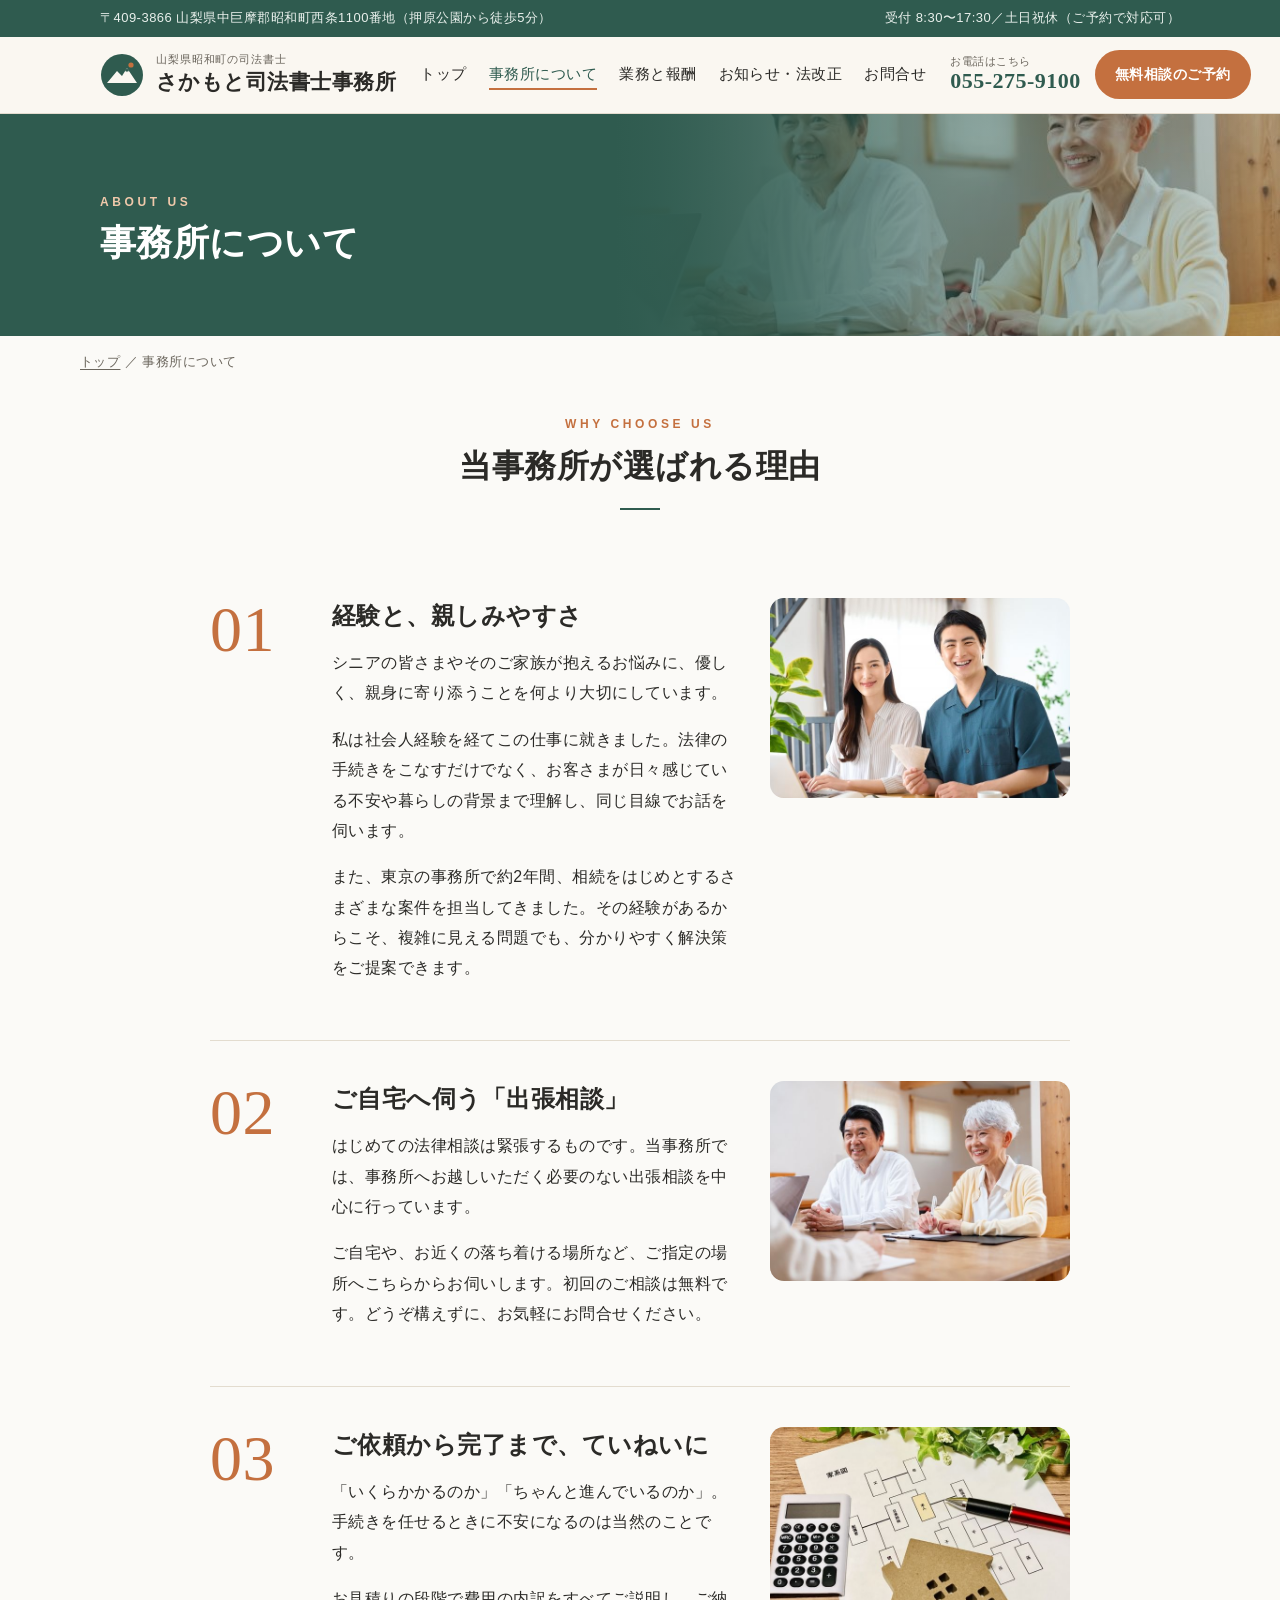
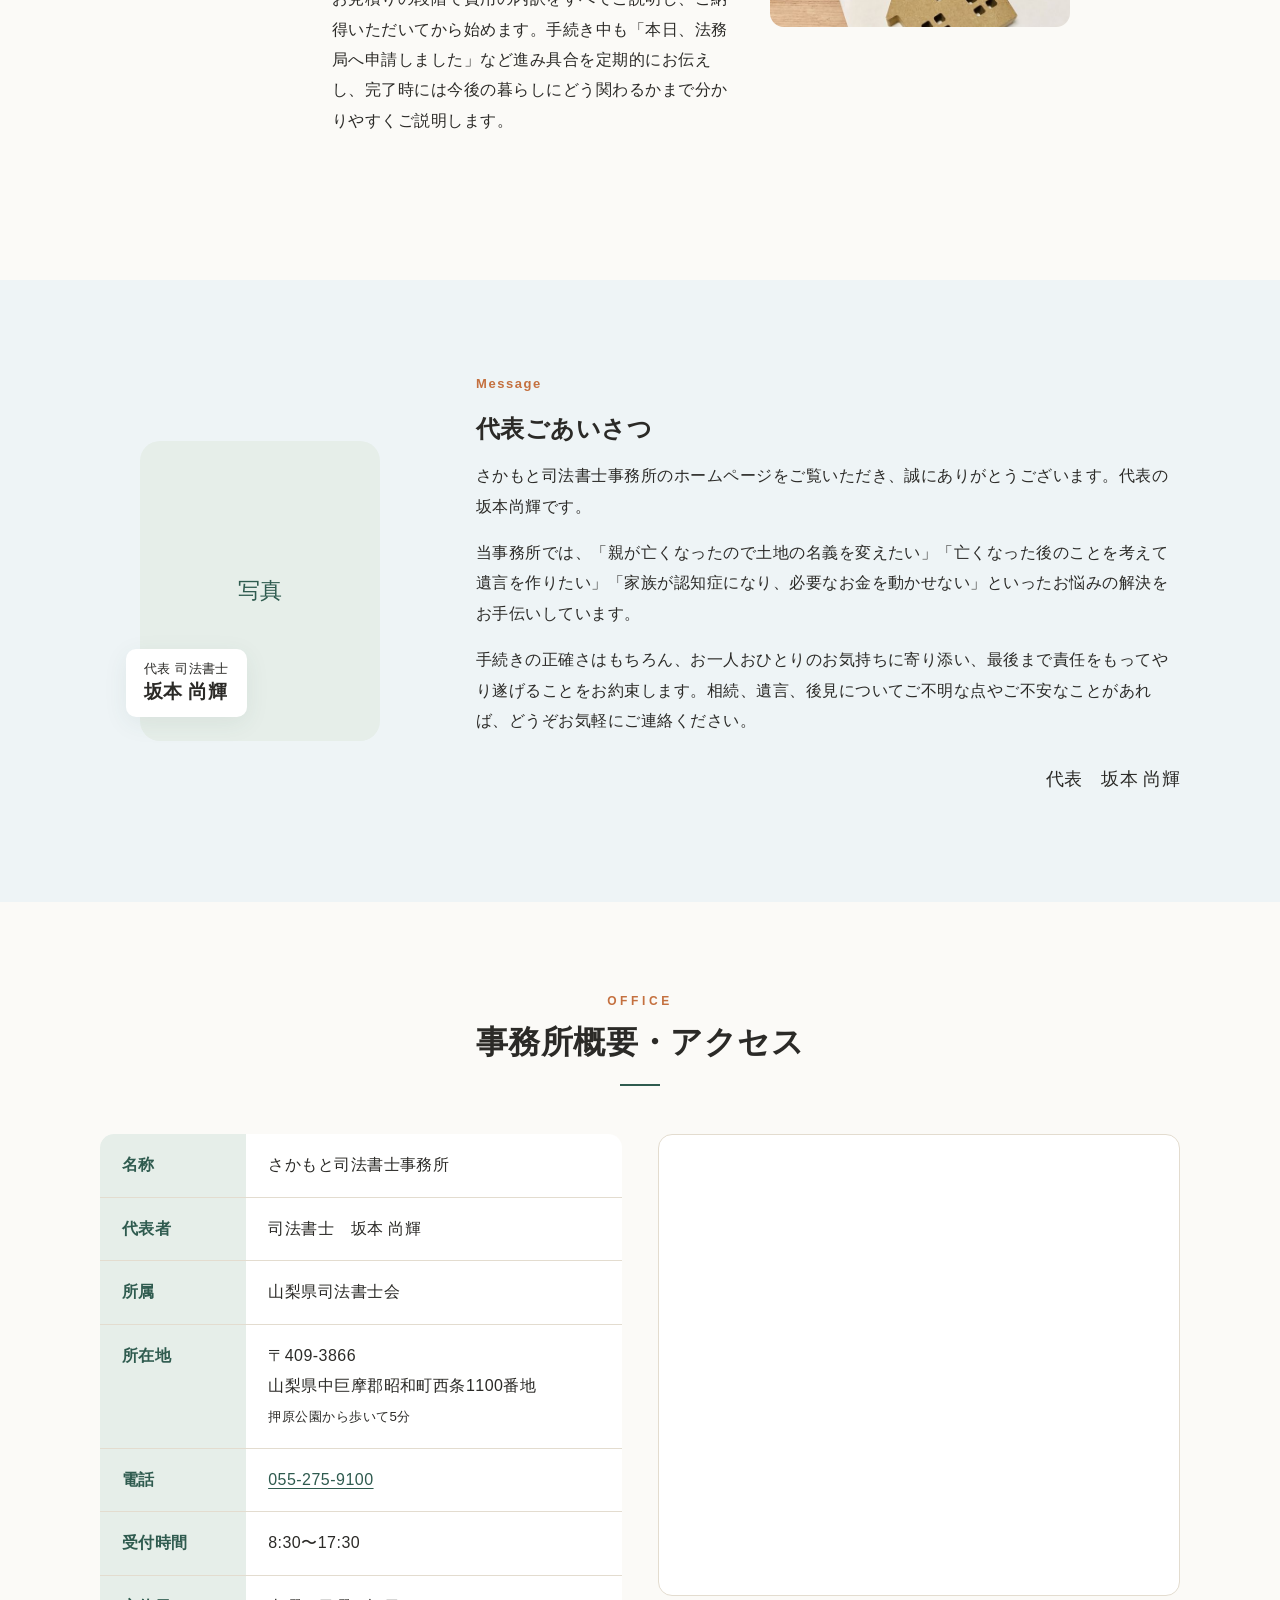
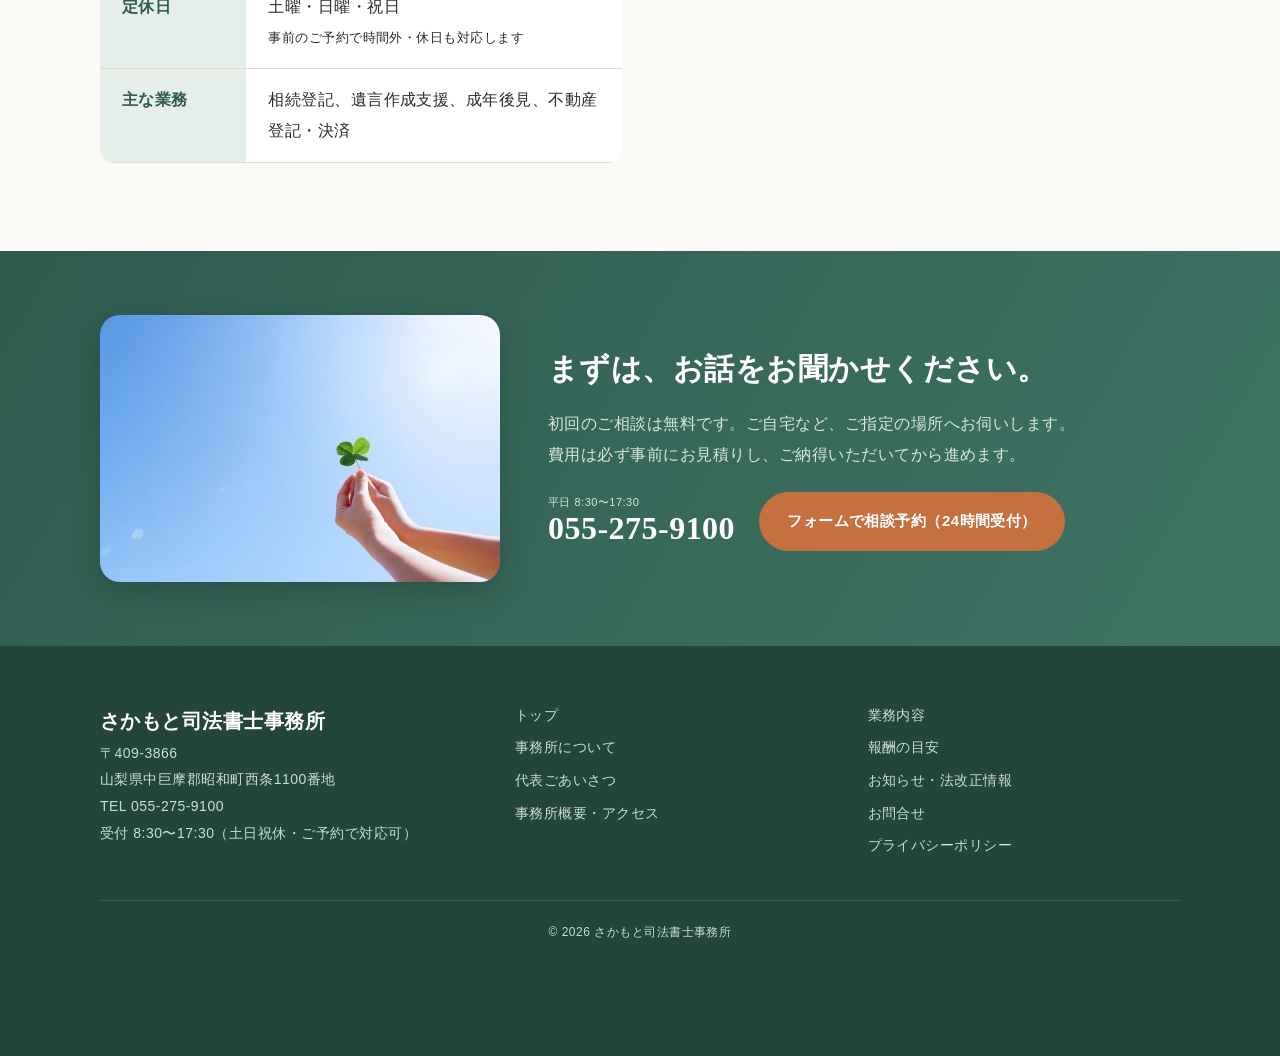
==== commit bed843ea: "Add files via upload" ====
--- a/about.html
+++ b/about.html
@@ -44,9 +44,9 @@
   </div>
 </header>
 <main>
-<section class="page-title">
+<section class="page-title has-photo">
   <div class="container"><span class="en">ABOUT US</span><h1>事務所について</h1></div>
-  <svg width="420" height="160" viewBox="0 0 420 160" aria-hidden="true"><path d="M0 160 L100 70 L150 110 L250 20 L350 120 L420 80 L420 160 Z" fill="#fff"/></svg>
+  <div class="pt-photo" style="background-image:url(photo-seniors.jpg)"></div>
 </section>
 <div class="container breadcrumb"><a href="index.html">トップ</a> ／ 事務所について</div>
 
@@ -56,6 +56,7 @@
 
     <div class="reason-detail">
       <div class="num">01</div>
+      <img class="rd-photo" src="photo-couple.jpg" alt="" loading="lazy">
       <div>
         <h3>経験と、親しみやすさ</h3>
         <p>シニアの皆さまやそのご家族が抱えるお悩みに、優しく、親身に寄り添うことを何より大切にしています。</p>
@@ -66,6 +67,7 @@
 
     <div class="reason-detail">
       <div class="num">02</div>
+      <img class="rd-photo" src="photo-seniors.jpg" alt="" loading="lazy">
       <div>
         <h3>ご自宅へ伺う「出張相談」</h3>
         <p>はじめての法律相談は緊張するものです。当事務所では、事務所へお越しいただく必要のない出張相談を中心に行っています。</p>
@@ -75,6 +77,7 @@
 
     <div class="reason-detail" style="border-bottom:0">
       <div class="num">03</div>
+      <img class="rd-photo" src="photo-kakeizu.jpg" alt="" loading="lazy">
       <div>
         <h3>ご依頼から完了まで、ていねいに</h3>
         <p>「いくらかかるのか」「ちゃんと進んでいるのか」。手続きを任せるときに不安になるのは当然のことです。</p>
@@ -121,15 +124,15 @@
 </section>
 </main>
 <section class="cta">
-  <svg class="bg" width="520" height="200" viewBox="0 0 520 200" aria-hidden="true"><path d="M0 200 L120 90 L180 140 L300 30 L420 150 L470 110 L520 150 L520 200 Z" fill="#fff"/></svg>
   <div class="container">
+    <figure class="cta-photo"><img src="photo-clover.jpg" alt="青空にかざした四つ葉のクローバー" loading="lazy"></figure>
     <div>
       <h2>まずは、お話をお聞かせください。</h2>
       <p>初回のご相談は無料です。ご自宅など、ご指定の場所へお伺いします。<br>費用は必ず事前にお見積りし、ご納得いただいてから進めます。</p>
-    </div>
-    <div class="cta-actions">
-      <a class="tel" href="tel:0552759100"><small>平日 8:30〜17:30</small>055-275-9100</a>
-      <a class="btn btn-primary" href="contact.html">フォームで相談予約（24時間受付）</a>
+      <div class="cta-actions">
+        <a class="tel" href="tel:0552759100"><small>平日 8:30〜17:30</small>055-275-9100</a>
+        <a class="btn btn-primary" href="contact.html">フォームで相談予約（24時間受付）</a>
+      </div>
     </div>
   </div>
 </section>
--- a/style.css
+++ b/style.css
@@ -3,8 +3,9 @@
    色を変えたいときは :root の値だけ変更すればOKです
    ========================================================= */
 :root{
-  --paper:#faf7f1;      /* 背景（和紙のような生成り） */
-  --paper-2:#f2ece1;    /* 背景・濃いめ */
+  --paper:#fbfaf7;      /* 背景（やわらかい白） */
+  --paper-2:#eef4f6;    /* 背景・淡い空色 */
+  --sky:#e3eef6;        /* 写真の空になじむ色 */
   --white:#ffffff;
   --ink:#2b2a27;        /* 本文 */
   --muted:#6b665d;      /* 補足文字 */
@@ -310,3 +311,90 @@
   .gnav.open{visibility:visible}
 }
 html,body{overflow-x:clip}
+
+
+/* =========================================================
+   写真レイアウト
+   ========================================================= */
+/* ---------- トップのメイン写真 ---------- */
+.hero-photo{padding:0;background:linear-gradient(#f4f8fb, var(--sky) 70%);overflow:hidden}
+.hero-photo .hero-text{position:relative;z-index:2;max-width:920px;margin:0 auto;padding:64px 20px 0;text-align:center}
+.hero-photo h1{font-size:clamp(26px,3.4vw,42px)}
+.hero-photo .lead{margin:0 auto;color:#4c5a57}
+.hero-photo .actions{justify-content:center}
+.hero-img{position:relative;z-index:1;margin-top:-40px;height:clamp(300px,50vw,700px)}
+.hero-img img{width:100%;height:100%;object-fit:cover;object-position:center 40%;
+  -webkit-mask-image:linear-gradient(to bottom,transparent 0,#000 22%);mask-image:linear-gradient(to bottom,transparent 0,#000 22%)}
+.hero-points{list-style:none;margin:-44px auto 0;padding:0;position:relative;z-index:3;display:grid;grid-template-columns:repeat(3,1fr);
+  background:var(--white);border-radius:16px;box-shadow:var(--shadow);max-width:900px;overflow:hidden}
+.hero-points li{padding:18px 16px;text-align:center;font-size:15px;border-left:1px solid var(--line)}
+.hero-points li:first-child{border-left:0}
+.hero-points b{display:block;font-family:var(--mincho);color:var(--green);font-size:18px}
+.hero-photo + .section{padding-top:72px}
+.hero-photo{padding-bottom:56px}
+
+/* ---------- お悩み（写真つき） ---------- */
+.worries-wrap{display:grid;grid-template-columns:360px 1fr;gap:28px;align-items:stretch}
+.worries-photo{margin:0;border-radius:var(--radius);overflow:hidden}
+.worries-photo img{width:100%;height:100%;object-fit:cover}
+.worries-wrap .worries{grid-template-columns:1fr;gap:14px}
+.worries-wrap .worry{padding:20px 22px 18px 56px}
+.worries-wrap .worry::before{top:4px;left:16px;font-size:52px}
+.worries-wrap .worry p{margin:0}
+.worries-wrap .worry span{margin-top:6px}
+
+/* ---------- 業務カード（写真つき） ---------- */
+.services-photo{grid-template-columns:repeat(4,1fr);gap:20px}
+.services-photo .service-card{flex-direction:column;padding:0;gap:0;overflow:hidden}
+.services-photo .service-card img{width:100%;aspect-ratio:3/2;object-fit:cover}
+.services-photo .sc-body{padding:20px 20px 22px;display:flex;flex-direction:column;flex:1}
+.services-photo .sc-body p{flex:1}
+.services-photo h3{font-size:19px}
+
+/* ---------- 各ページの見出し（写真つき） ---------- */
+.page-title.has-photo{padding:72px 0 66px}
+.page-title .container{position:relative;z-index:2}
+.pt-photo{position:absolute;top:0;right:0;bottom:0;width:52%;background-size:cover;background-position:center;
+  -webkit-mask-image:linear-gradient(to right,transparent 0,#000 45%);mask-image:linear-gradient(to right,transparent 0,#000 45%);opacity:.9}
+.page-title.has-photo::after{content:"";position:absolute;inset:0;background:linear-gradient(90deg,var(--green) 40%,rgba(47,91,79,.15));z-index:1}
+
+/* ---------- 業務詳細の写真 ---------- */
+.detail-side{display:grid;gap:18px}
+.detail-photo{width:100%;aspect-ratio:3/2;object-fit:cover;border-radius:var(--radius)}
+
+/* ---------- 選ばれる理由（写真つき） ---------- */
+.reason-detail{grid-template-columns:90px 1fr 300px;align-items:start}
+.reason-detail .rd-photo{grid-column:3;grid-row:1;width:100%;aspect-ratio:3/2;object-fit:cover;border-radius:var(--radius)}
+.reason-detail > div:last-child{grid-column:2;grid-row:1}
+
+/* ---------- お問合せ帯（クローバー） ---------- */
+.cta{background:linear-gradient(120deg,#2f5b4f,#3f7465)}
+.cta .container{grid-template-columns:400px 1fr;gap:48px}
+.cta-photo{margin:0;border-radius:20px;overflow:hidden;box-shadow:0 10px 30px rgba(0,0,0,.18)}
+.cta-photo img{width:100%;aspect-ratio:3/2;object-fit:cover}
+.cta-actions{flex-direction:row;flex-wrap:wrap;align-items:center;gap:24px;margin-top:22px}
+
+@media (max-width:960px){
+  .services-photo{grid-template-columns:1fr 1fr}
+  .worries-wrap{grid-template-columns:1fr}
+  .worries-photo{max-height:260px}
+  .cta .container{grid-template-columns:1fr}
+  .cta-photo{max-width:420px}
+  .reason-detail{grid-template-columns:80px 1fr}
+  .reason-detail .rd-photo{grid-column:1/-1;grid-row:auto;max-width:420px}
+  .reason-detail > div:last-child{grid-column:2;grid-row:1}
+}
+@media (max-width:720px){
+  .hero-photo .hero-text{padding-top:40px;text-align:left}
+  .hero-photo .actions{justify-content:flex-start}
+  .hero-img{margin-top:-30px;height:auto;aspect-ratio:3/2}
+  .hero-img img{-webkit-mask-image:linear-gradient(to bottom,transparent 0,#000 22%);mask-image:linear-gradient(to bottom,transparent 0,#000 22%)}
+  .hero-points{margin-top:-20px;grid-template-columns:1fr}
+  .hero-points li{border-left:0;border-top:1px solid var(--line);padding:12px 16px;display:flex;gap:12px;align-items:baseline;text-align:left}
+  .hero-points li:first-child{border-top:0}
+  .hero-points b{display:inline;font-size:16px;min-width:5em}
+  .services-photo{grid-template-columns:1fr}
+  .pt-photo{width:70%}
+  .reason-detail{grid-template-columns:1fr}
+  .reason-detail .num,.reason-detail .rd-photo,.reason-detail > div:last-child{grid-column:1;grid-row:auto}
+}
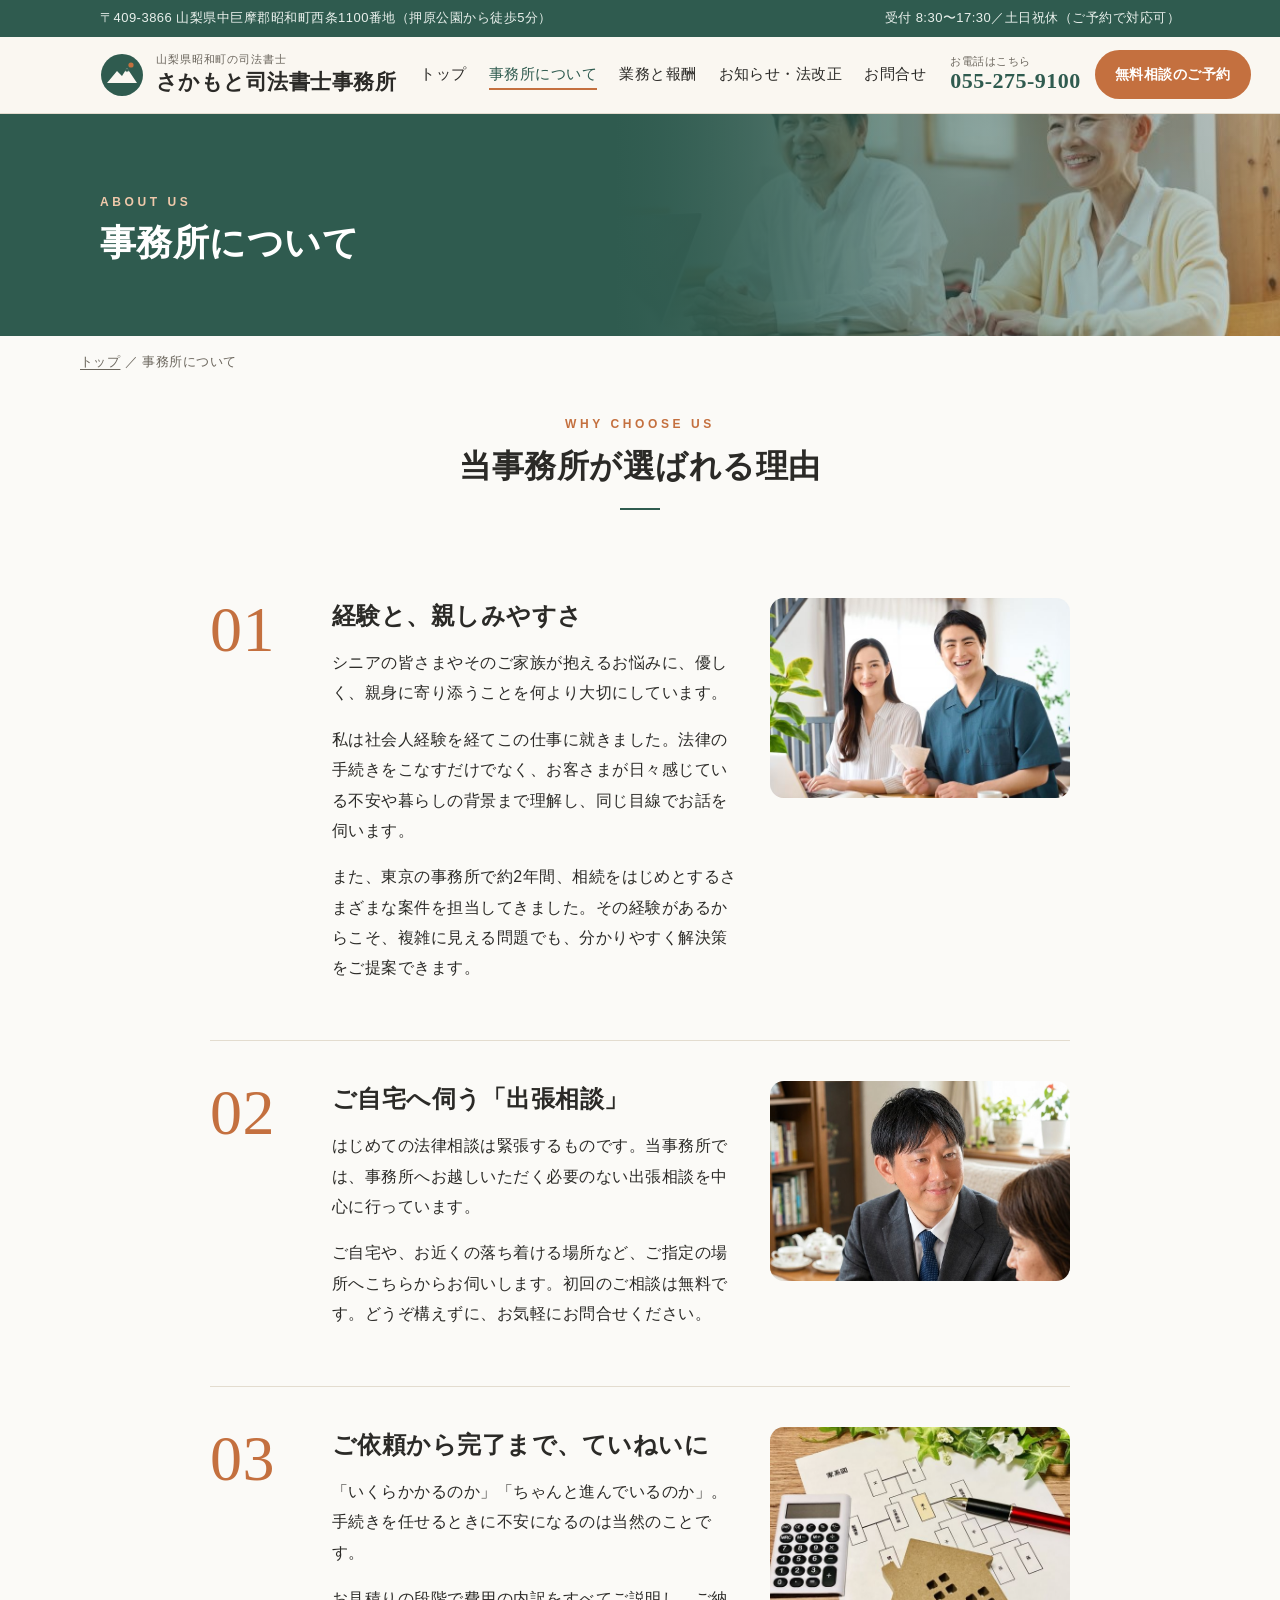
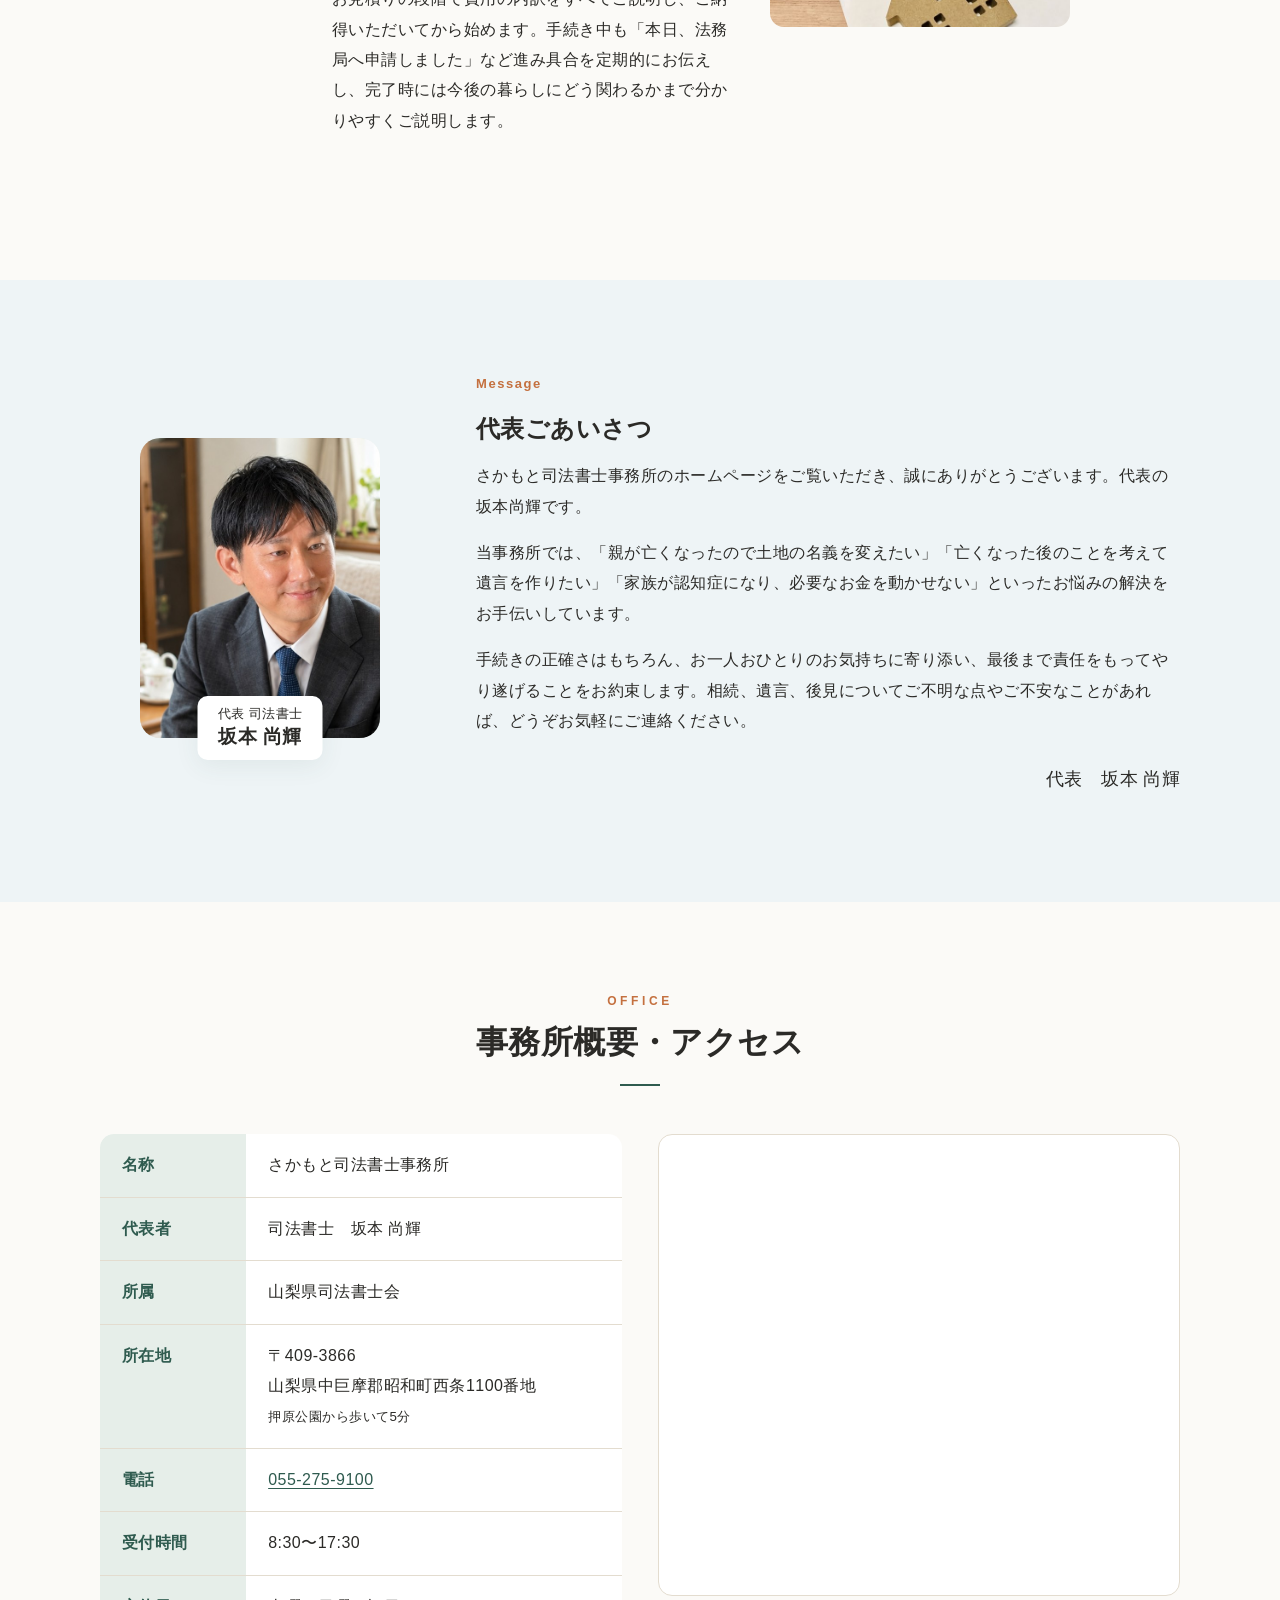
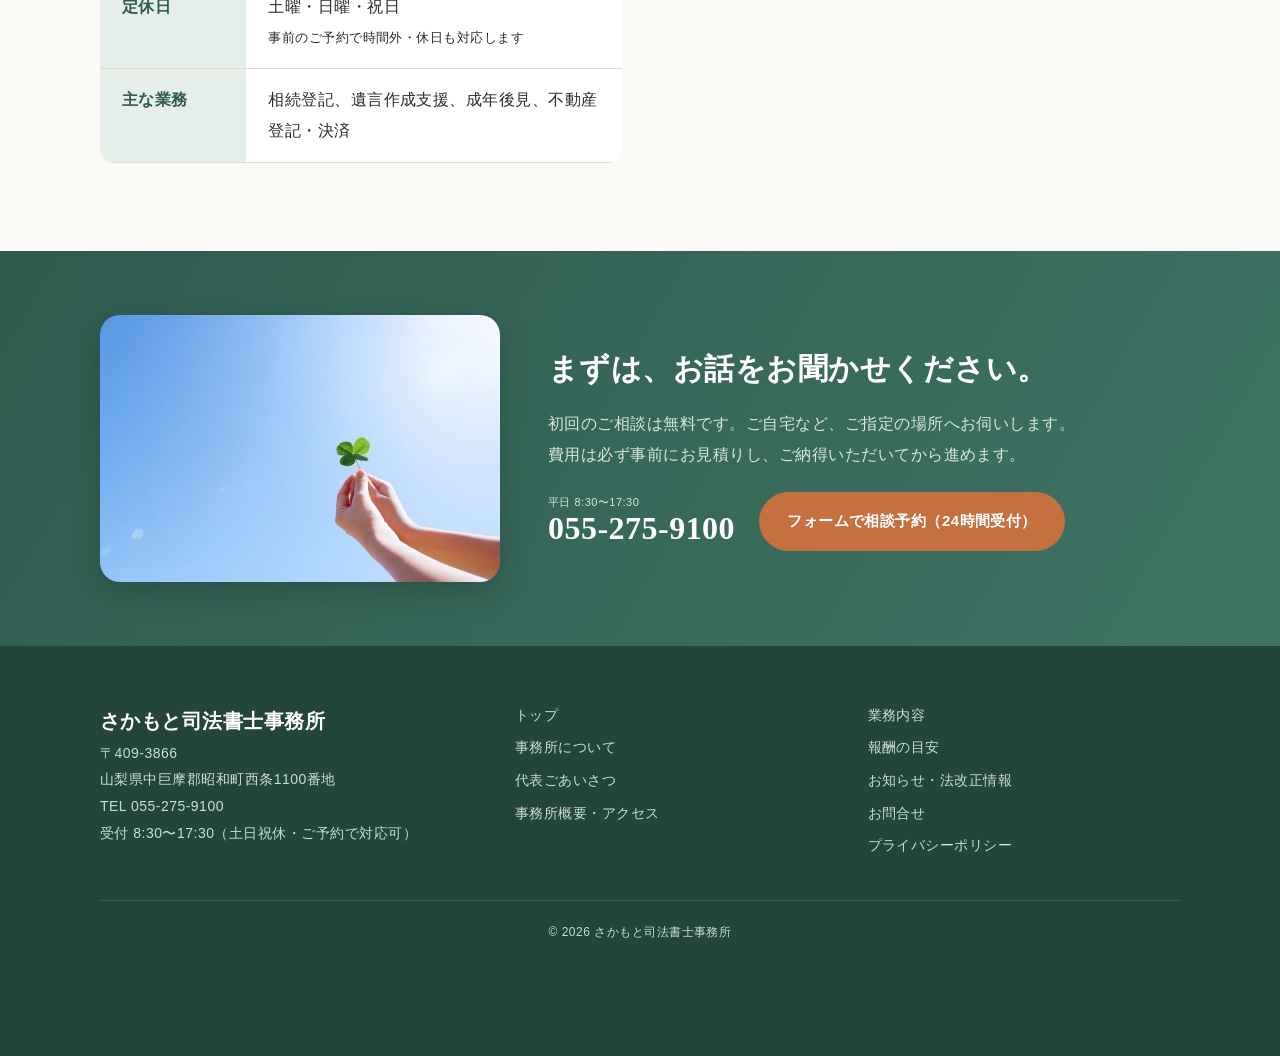
==== commit f51c761c: "Add files via upload" ====
--- a/about.html
+++ b/about.html
@@ -15,7 +15,7 @@
 <link rel="preconnect" href="https://fonts.googleapis.com">
 <link rel="preconnect" href="https://fonts.gstatic.com" crossorigin>
 <link href="https://fonts.googleapis.com/css2?family=Shippori+Mincho+B1:wght@500;600&family=Zen+Kaku+Gothic+New:wght@400;500;700&display=swap" rel="stylesheet">
-<link rel="stylesheet" href="style.css">
+<link rel="stylesheet" href="style.css?v=20261016e">
 </head>
 <body data-page="about">
 <div class="topbar"><div class="container"><span>〒409-3866 山梨県中巨摩郡昭和町西条1100番地（押原公園から徒歩5分）</span><span>受付 8:30〜17:30／土日祝休（ご予約で対応可）</span></div></div>
@@ -67,7 +67,7 @@
 
     <div class="reason-detail">
       <div class="num">02</div>
-      <img class="rd-photo" src="photo-seniors.jpg" alt="" loading="lazy">
+      <img class="rd-photo" src="photo-visit.jpg" alt="ご自宅を訪問して説明する様子" loading="lazy">
       <div>
         <h3>ご自宅へ伺う「出張相談」</h3>
         <p>はじめての法律相談は緊張するものです。当事務所では、事務所へお越しいただく必要のない出張相談を中心に行っています。</p>
@@ -164,7 +164,7 @@
   </div>
 </footer>
 <div class="fixed-cta"><a href="tel:0552759100">電話する</a><a href="contact.html">相談を予約</a></div>
-<script src="config.js"></script>
-<script src="main.js"></script>
+<script src="config.js?v=20261016e"></script>
+<script src="main.js?v=20261016e"></script>
 </body>
 </html>
--- a/style.css
+++ b/style.css
@@ -316,22 +316,23 @@
 /* =========================================================
    写真レイアウト
    ========================================================= */
-/* ---------- トップのメイン写真 ---------- */
-.hero-photo{padding:0;background:linear-gradient(#f4f8fb, var(--sky) 70%);overflow:hidden}
-.hero-photo .hero-text{position:relative;z-index:2;max-width:920px;margin:0 auto;padding:64px 20px 0;text-align:center}
-.hero-photo h1{font-size:clamp(26px,3.4vw,42px)}
-.hero-photo .lead{margin:0 auto;color:#4c5a57}
-.hero-photo .actions{justify-content:center}
-.hero-img{position:relative;z-index:1;margin-top:-40px;height:clamp(300px,50vw,700px)}
-.hero-img img{width:100%;height:100%;object-fit:cover;object-position:center 40%;
-  -webkit-mask-image:linear-gradient(to bottom,transparent 0,#000 22%);mask-image:linear-gradient(to bottom,transparent 0,#000 22%)}
-.hero-points{list-style:none;margin:-44px auto 0;padding:0;position:relative;z-index:3;display:grid;grid-template-columns:repeat(3,1fr);
-  background:var(--white);border-radius:16px;box-shadow:var(--shadow);max-width:900px;overflow:hidden}
-.hero-points li{padding:18px 16px;text-align:center;font-size:15px;border-left:1px solid var(--line)}
-.hero-points li:first-child{border-left:0}
-.hero-points b{display:block;font-family:var(--mincho);color:var(--green);font-size:18px}
+/* ---------- トップのメイン写真（空の部分に見出しを重ねる） ---------- */
+.hero-photo{padding:0 0 64px;background:linear-gradient(var(--sky),var(--paper) 420px);overflow:visible}
+.hero-visual{position:relative;height:min(66.6vw,880px);overflow:hidden}
+.hero-visual img{position:absolute;inset:0;width:100%;height:100%;object-fit:cover;object-position:center top}
+.hero-copy{position:absolute;left:0;right:0;top:clamp(20px,3.2vw,56px)}
+.hero-copy .eyebrow{background:rgba(255,255,255,.75);padding:3px 12px;border-radius:999px;margin-bottom:12px;font-size:clamp(11px,1vw,13px)}
+.hero-copy h1{font-size:clamp(20px,2.8vw,42px);line-height:1.5;margin:0;color:#21302c;
+  text-shadow:0 0 18px rgba(255,255,255,.95),0 0 4px rgba(255,255,255,.9)}
+.hero-card2{position:relative;z-index:2;margin-top:clamp(-120px,-7vw,-40px);background:var(--white);border-radius:20px;box-shadow:var(--shadow);
+  display:grid;grid-template-columns:1.4fr 1fr;gap:28px;padding:28px 32px;align-items:center}
+.hero-lead p{margin:0 0 18px;color:#4c5a57}
+.hero-lead .actions{display:flex;flex-wrap:wrap;gap:12px}
+.hero-points{list-style:none;margin:0;padding:0 0 0 28px;border-left:1px solid var(--line);display:grid;gap:12px}
+.hero-points li{font-size:15px;display:flex;gap:14px;align-items:baseline}
+.hero-points b{font-family:var(--mincho);color:var(--green);font-size:17px;min-width:5em}
 .hero-photo + .section{padding-top:72px}
-.hero-photo{padding-bottom:56px}
+.hero-photo .container{display:block}
 
 /* ---------- お悩み（写真つき） ---------- */
 .worries-wrap{display:grid;grid-template-columns:360px 1fr;gap:28px;align-items:stretch}
@@ -375,6 +376,8 @@
 .cta-actions{flex-direction:row;flex-wrap:wrap;align-items:center;gap:24px;margin-top:22px}
 
 @media (max-width:960px){
+  .hero-card2{grid-template-columns:1fr}
+  .hero-points{padding:16px 0 0;border-left:0;border-top:1px solid var(--line)}
   .services-photo{grid-template-columns:1fr 1fr}
   .worries-wrap{grid-template-columns:1fr}
   .worries-photo{max-height:260px}
@@ -385,16 +388,24 @@
   .reason-detail > div:last-child{grid-column:2;grid-row:1}
 }
 @media (max-width:720px){
-  .hero-photo .hero-text{padding-top:40px;text-align:left}
-  .hero-photo .actions{justify-content:flex-start}
-  .hero-img{margin-top:-30px;height:auto;aspect-ratio:3/2}
-  .hero-img img{-webkit-mask-image:linear-gradient(to bottom,transparent 0,#000 22%);mask-image:linear-gradient(to bottom,transparent 0,#000 22%)}
-  .hero-points{margin-top:-20px;grid-template-columns:1fr}
-  .hero-points li{border-left:0;border-top:1px solid var(--line);padding:12px 16px;display:flex;gap:12px;align-items:baseline;text-align:left}
-  .hero-points li:first-child{border-top:0}
-  .hero-points b{display:inline;font-size:16px;min-width:5em}
+  .hero-visual{height:auto;overflow:visible;display:flex;flex-direction:column}
+  .hero-copy{order:-1}
+  .hero-visual img{position:static;height:auto;aspect-ratio:3/2;
+    -webkit-mask-image:linear-gradient(to bottom,transparent 0,#000 18%);mask-image:linear-gradient(to bottom,transparent 0,#000 18%)}
+  .hero-copy{position:static;padding-top:28px;padding-bottom:4px}
+  .hero-copy h1{font-size:25px}
+  .hero-card2{margin-top:-24px;grid-template-columns:1fr;padding:22px 20px;gap:18px}
+  .hero-points{padding:16px 0 0;border-left:0;border-top:1px solid var(--line)}
   .services-photo{grid-template-columns:1fr}
   .pt-photo{width:70%}
   .reason-detail{grid-template-columns:1fr}
   .reason-detail .num,.reason-detail .rd-photo,.reason-detail > div:last-child{grid-column:1;grid-row:auto}
 }
+.portrait .photo img + span{display:none}
+.portrait .photo img{object-position:center top}
+
+/* 代表名のラベルは写真の下端に（顔にかからないように） */
+.portrait figcaption{left:50%;bottom:-22px;transform:translateX(-50%);white-space:nowrap;text-align:center;padding:8px 20px}
+.portrait{margin-bottom:22px}
+.worries-photo img{object-position:center 30%}
+.reason-detail .rd-photo[src="photo-visit.jpg"]{object-position:center 25%}
